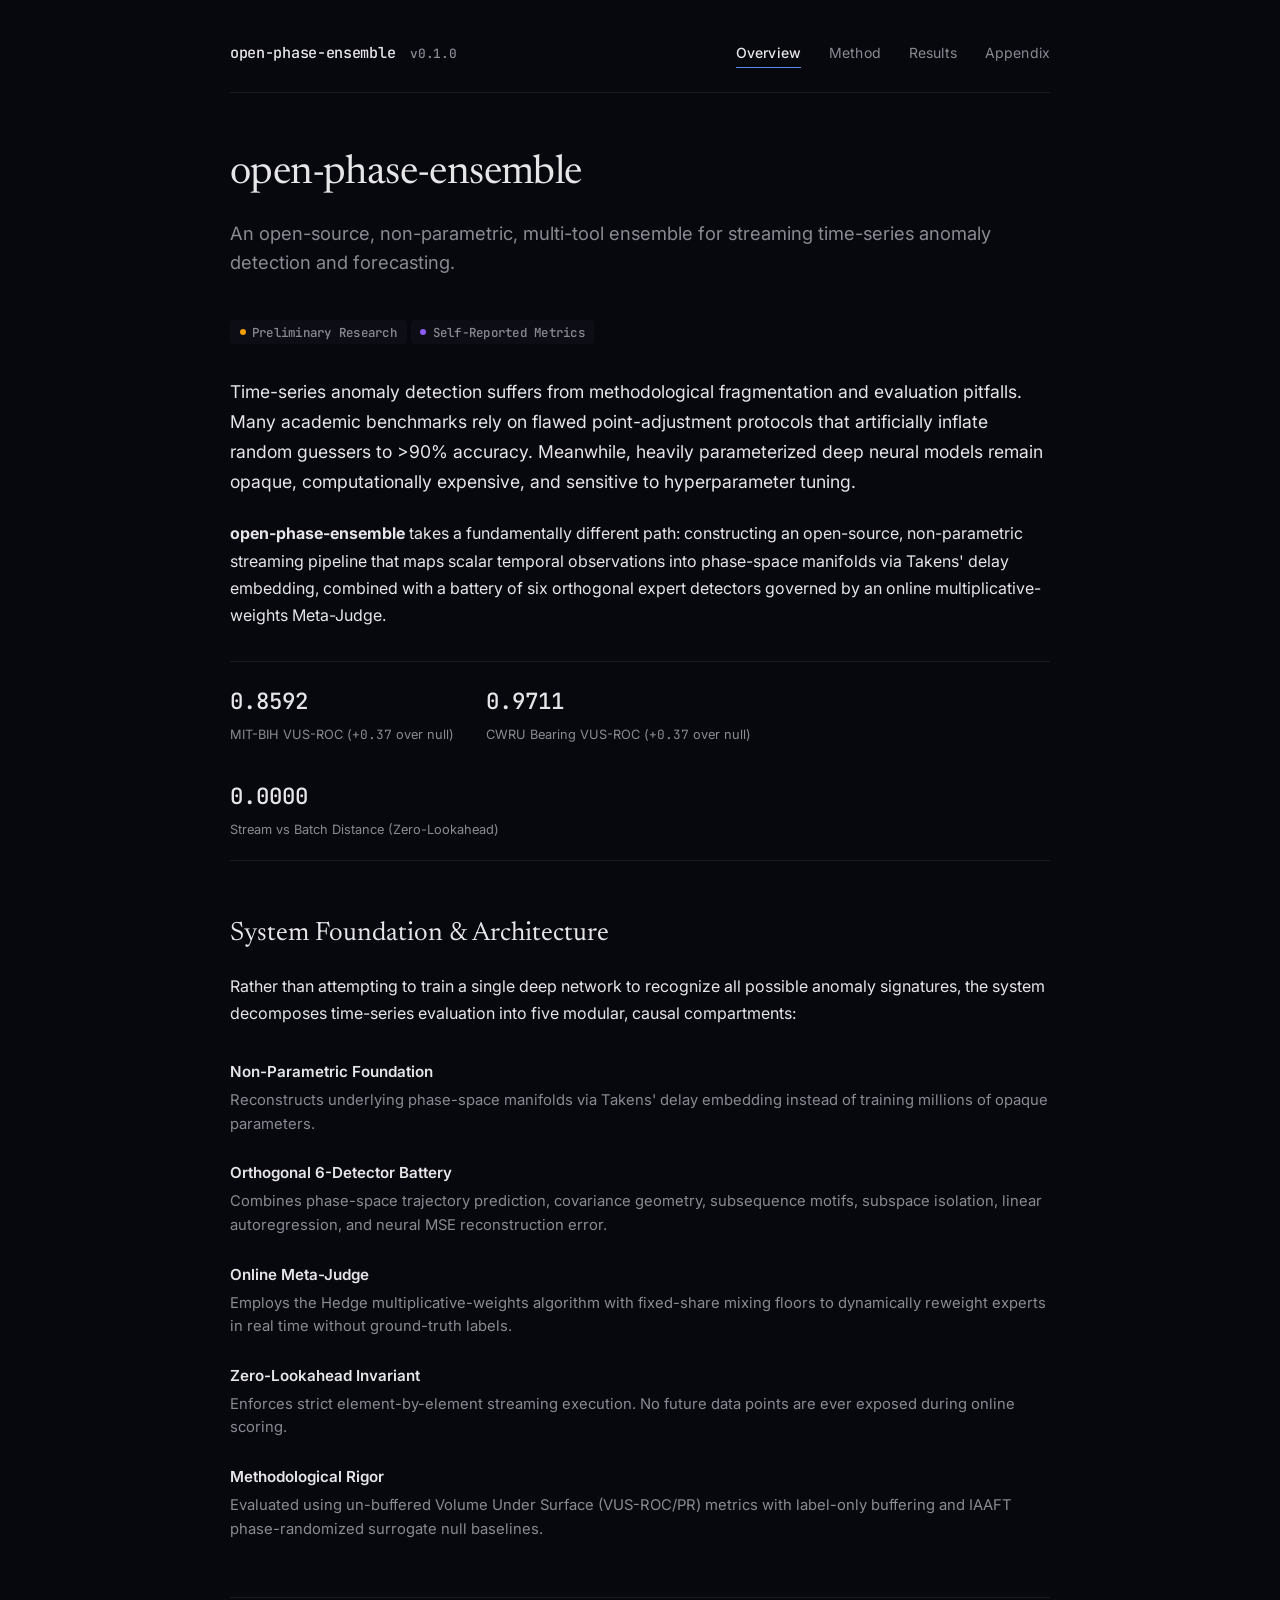
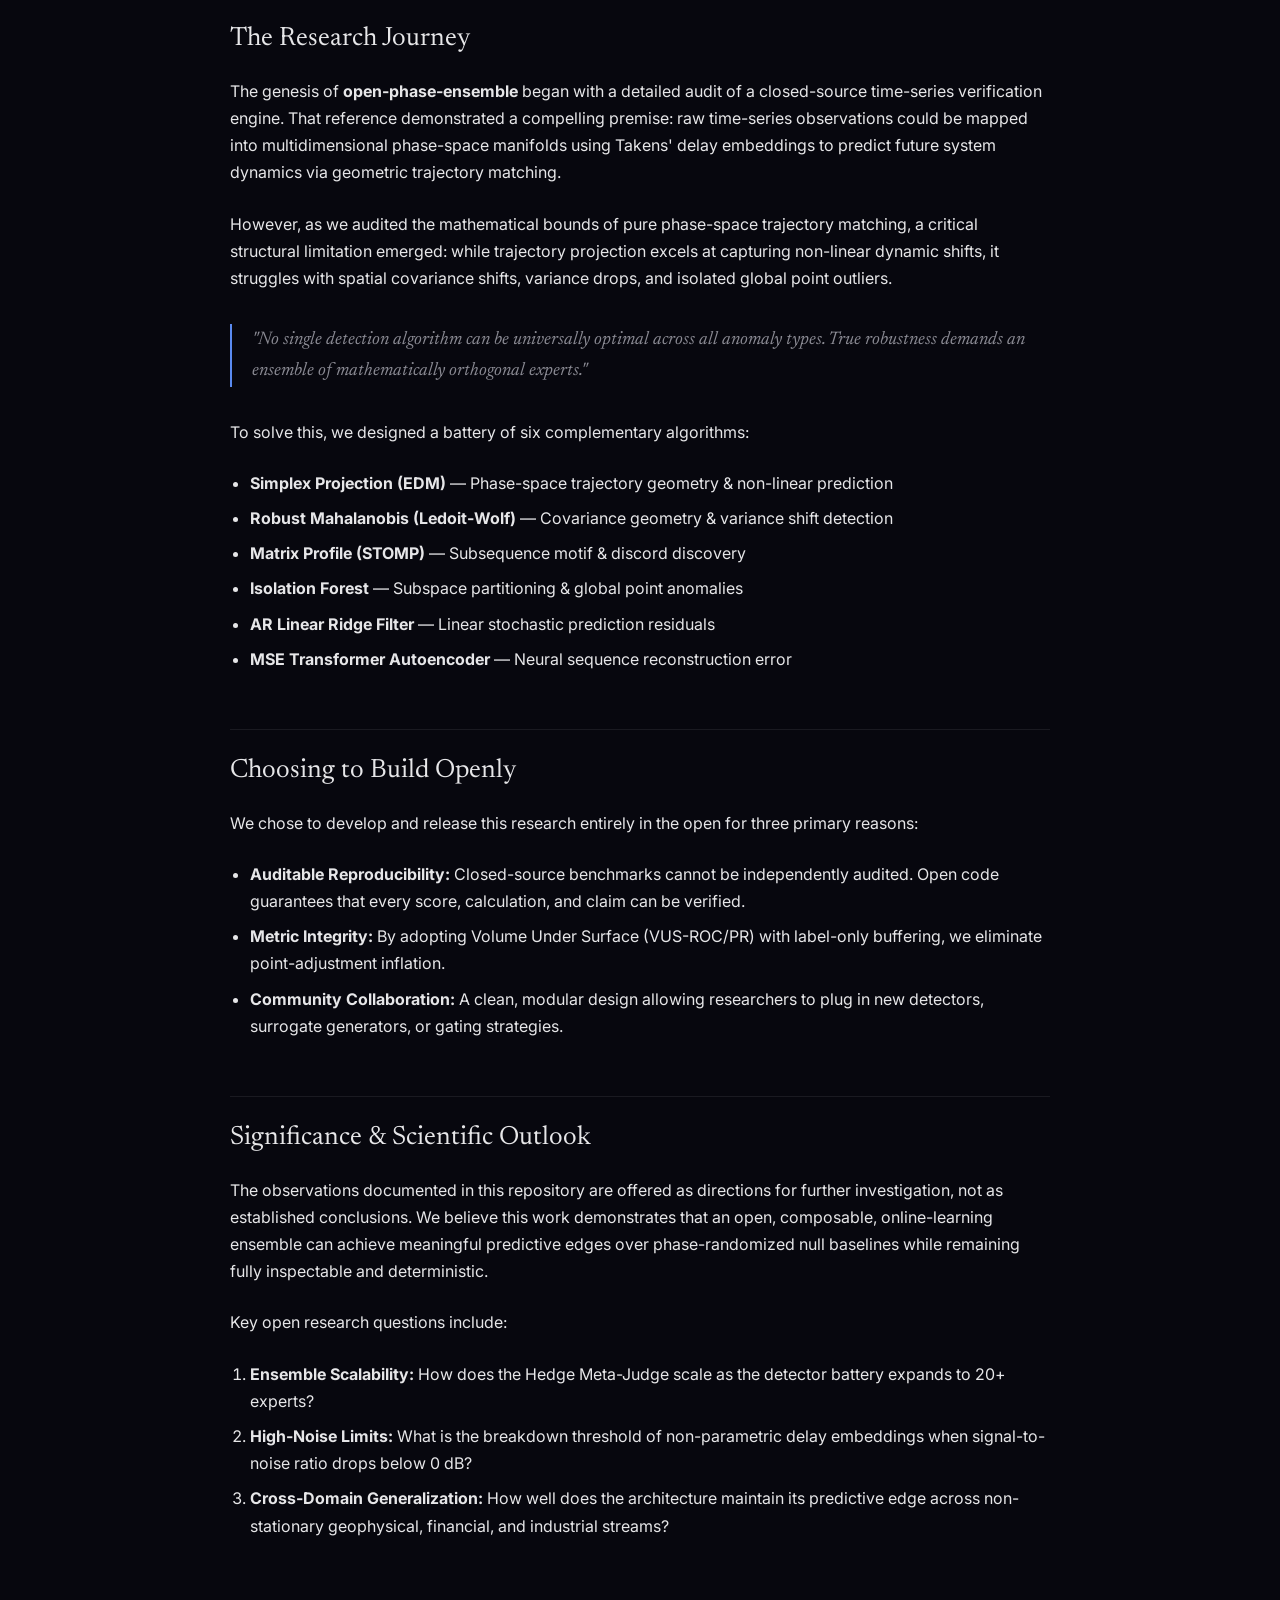
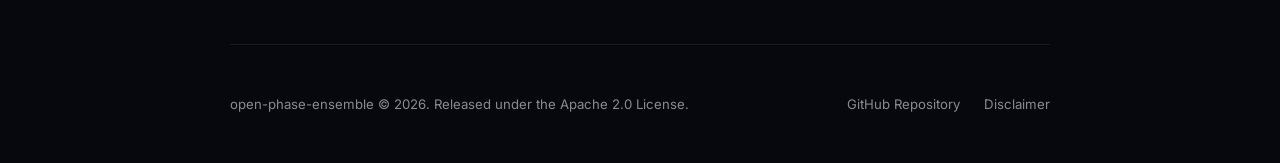
==== index.html @ a9d49823 "feat(meta): add high-conversion 1200x630 OG preview card asset and social meta tag architecture" ====
<!DOCTYPE html>
<html lang="en">
<head>
  <meta charset="UTF-8">
  <meta name="viewport" content="width=device-width, initial-scale=1.0">
  <title>open-phase-ensemble — Non-Parametric Streaming Anomaly Detection</title>
  <meta name="description" content="An open-source, non-parametric, multi-tool ensemble for streaming time-series anomaly detection and forecasting.">
  <meta name="robots" content="index, follow">
  <link rel="canonical" href="https://mohamedhossammohamed.github.io/open-phase-ensemble/">
  <link rel="icon" type="image/svg+xml" href="assets/favicon.svg">

  <!-- Open Graph (OG) / Social Media Preview Meta Tags -->
  <meta property="og:site_name" content="open-phase-ensemble">
  <meta property="og:type" content="website">
  <meta property="og:title" content="open-phase-ensemble — Non-Parametric Streaming Anomaly Detection">
  <meta property="og:description" content="An open-source, non-parametric, multi-tool ensemble for streaming time-series anomaly detection and forecasting. Evaluated with VUS-ROC/PR metrics.">
  <meta property="og:url" content="https://mohamedhossammohamed.github.io/open-phase-ensemble/">
  <meta property="og:image" content="https://mohamedhossammohamed.github.io/open-phase-ensemble/assets/og-preview.png">
  <meta property="og:image:type" content="image/png">
  <meta property="og:image:width" content="1200">
  <meta property="og:image:height" content="630">
  <meta property="og:image:alt" content="open-phase-ensemble — Non-Parametric Streaming Anomaly Detection Social Card">

  <!-- X / Twitter Card Meta Tags -->
  <meta name="twitter:card" content="summary_large_image">
  <meta name="twitter:title" content="open-phase-ensemble — Non-Parametric Streaming Anomaly Detection">
  <meta name="twitter:description" content="An open-source, non-parametric, multi-tool ensemble for streaming time-series anomaly detection and forecasting. Evaluated with VUS-ROC/PR metrics.">
  <meta name="twitter:image" content="https://mohamedhossammohamed.github.io/open-phase-ensemble/assets/og-preview.png">
  <meta name="twitter:image:alt" content="open-phase-ensemble — Non-Parametric Streaming Anomaly Detection Social Card">

  <link rel="stylesheet" href="style.css">
</head>
<body>

  <header class="site-header">
    <a href="index.html" class="brand">open-phase-ensemble <span class="version">v0.1.0</span></a>
    <nav class="site-nav">
      <a href="index.html" class="nav-link active">Overview</a>
      <a href="method.html" class="nav-link">Method</a>
      <a href="results.html" class="nav-link">Results</a>
      <a href="appendix.html" class="nav-link">Appendix</a>
    </nav>
  </header>

  <main>
    <article>
      <h1>open-phase-ensemble</h1>
      <p class="subtitle">An open-source, non-parametric, multi-tool ensemble for streaming time-series anomaly detection and forecasting.</p>

      <p style="margin-bottom: 2rem;">
        <span class="badge badge-preliminary"><span class="badge-dot"></span> Preliminary Research</span>
        <span class="badge badge-self-reported"><span class="badge-dot"></span> Self-Reported Metrics</span>
      </p>

      <p class="lead">
        Time-series anomaly detection suffers from methodological fragmentation and evaluation pitfalls. Many academic benchmarks rely on flawed point-adjustment protocols that artificially inflate random guessers to >90% accuracy. Meanwhile, heavily parameterized deep neural models remain opaque, computationally expensive, and sensitive to hyperparameter tuning.
      </p>

      <p>
        <strong>open-phase-ensemble</strong> takes a fundamentally different path: constructing an open-source, non-parametric streaming pipeline that maps scalar temporal observations into phase-space manifolds via Takens' delay embedding, combined with a battery of six orthogonal expert detectors governed by an online multiplicative-weights Meta-Judge.
      </p>

      <div class="inline-stats">
        <div class="stat-item">
          <span class="stat-num">0.8592</span>
          <span class="stat-label">MIT-BIH VUS-ROC (<span class="num-cell">+0.37</span> over null)</span>
        </div>
        <div class="stat-item">
          <span class="stat-num">0.9711</span>
          <span class="stat-label">CWRU Bearing VUS-ROC (<span class="num-cell">+0.37</span> over null)</span>
        </div>
        <div class="stat-item">
          <span class="stat-num">0.0000</span>
          <span class="stat-label">Stream vs Batch Distance (Zero-Lookahead)</span>
        </div>
      </div>

      <h2>System Foundation & Architecture</h2>
      <p>
        Rather than attempting to train a single deep network to recognize all possible anomaly signatures, the system decomposes time-series evaluation into five modular, causal compartments:
      </p>

      <div class="def-list">
        <div class="def-item">
          <div class="def-term">Non-Parametric Foundation</div>
          <div class="def-desc">Reconstructs underlying phase-space manifolds via Takens' delay embedding instead of training millions of opaque parameters.</div>
        </div>

        <div class="def-item">
          <div class="def-term">Orthogonal 6-Detector Battery</div>
          <div class="def-desc">Combines phase-space trajectory prediction, covariance geometry, subsequence motifs, subspace isolation, linear autoregression, and neural MSE reconstruction error.</div>
        </div>

        <div class="def-item">
          <div class="def-term">Online Meta-Judge</div>
          <div class="def-desc">Employs the Hedge multiplicative-weights algorithm with fixed-share mixing floors to dynamically reweight experts in real time without ground-truth labels.</div>
        </div>

        <div class="def-item">
          <div class="def-term">Zero-Lookahead Invariant</div>
          <div class="def-desc">Enforces strict element-by-element streaming execution. No future data points are ever exposed during online scoring.</div>
        </div>

        <div class="def-item">
          <div class="def-term">Methodological Rigor</div>
          <div class="def-desc">Evaluated using un-buffered Volume Under Surface (VUS-ROC/PR) metrics with label-only buffering and IAAFT phase-randomized surrogate null baselines.</div>
        </div>
      </div>

      <h2>The Research Journey</h2>
      <p>
        The genesis of <strong>open-phase-ensemble</strong> began with a detailed audit of a closed-source time-series verification engine. That reference demonstrated a compelling premise: raw time-series observations could be mapped into multidimensional phase-space manifolds using Takens' delay embeddings to predict future system dynamics via geometric trajectory matching.
      </p>

      <p>
        However, as we audited the mathematical bounds of pure phase-space trajectory matching, a critical structural limitation emerged: while trajectory projection excels at capturing non-linear dynamic shifts, it struggles with spatial covariance shifts, variance drops, and isolated global point outliers.
      </p>

      <blockquote>
        "No single detection algorithm can be universally optimal across all anomaly types. True robustness demands an ensemble of mathematically orthogonal experts."
      </blockquote>

      <p>
        To solve this, we designed a battery of six complementary algorithms:
      </p>

      <ul>
        <li><strong>Simplex Projection (EDM)</strong> — Phase-space trajectory geometry & non-linear prediction</li>
        <li><strong>Robust Mahalanobis (Ledoit-Wolf)</strong> — Covariance geometry & variance shift detection</li>
        <li><strong>Matrix Profile (STOMP)</strong> — Subsequence motif & discord discovery</li>
        <li><strong>Isolation Forest</strong> — Subspace partitioning & global point anomalies</li>
        <li><strong>AR Linear Ridge Filter</strong> — Linear stochastic prediction residuals</li>
        <li><strong>MSE Transformer Autoencoder</strong> — Neural sequence reconstruction error</li>
      </ul>

      <h2>Choosing to Build Openly</h2>
      <p>
        We chose to develop and release this research entirely in the open for three primary reasons:
      </p>
      <ul>
        <li><strong>Auditable Reproducibility:</strong> Closed-source benchmarks cannot be independently audited. Open code guarantees that every score, calculation, and claim can be verified.</li>
        <li><strong>Metric Integrity:</strong> By adopting Volume Under Surface (VUS-ROC/PR) with label-only buffering, we eliminate point-adjustment inflation.</li>
        <li><strong>Community Collaboration:</strong> A clean, modular design allowing researchers to plug in new detectors, surrogate generators, or gating strategies.</li>
      </ul>

      <h2>Significance & Scientific Outlook</h2>
      <p>
        The observations documented in this repository are offered as directions for further investigation, not as established conclusions. We believe this work demonstrates that an open, composable, online-learning ensemble can achieve meaningful predictive edges over phase-randomized null baselines while remaining fully inspectable and deterministic.
      </p>

      <p>
        Key open research questions include:
      </p>

      <ol>
        <li><strong>Ensemble Scalability:</strong> How does the Hedge Meta-Judge scale as the detector battery expands to 20+ experts?</li>
        <li><strong>High-Noise Limits:</strong> What is the breakdown threshold of non-parametric delay embeddings when signal-to-noise ratio drops below 0 dB?</li>
        <li><strong>Cross-Domain Generalization:</strong> How well does the architecture maintain its predictive edge across non-stationary geophysical, financial, and industrial streams?</li>
      </ol>
    </article>
  </main>

  <footer class="site-footer">
    <div>open-phase-ensemble &copy; 2026. Released under the Apache 2.0 License.</div>
    <div class="footer-links">
      <a href="https://github.com/mohamedhossammohamed/open-phase-ensemble" class="footer-link">GitHub Repository</a>
      <a href="appendix.html" class="footer-link">Disclaimer</a>
    </div>
  </footer>

</body>
</html>
---- style.css ----
/* open-phase-ensemble shared stylesheet — llmgeometry aesthetic */

@import url('https://fonts.googleapis.com/css2?family=Inter:wght@300;400;500;600&family=JetBrains+Mono:wght@400;500&family=Newsreader:ital,opsz,wght@0,6..72,400;0,6..72,500;1,6..72,400&display=swap');

:root {
  --bg: #07070e;
  --bg-subtle: #0d0d16;
  --text-primary: #e6e6e8;
  --text-muted: #8a8a93;
  --text-dim: #60606b;
  --accent: #5a8af0;
  --accent-hover: #7ba3ff;
  --accent-dim: rgba(90, 138, 240, 0.12);
  --hairline: rgba(255, 255, 255, 0.08);
  --hairline-strong: rgba(255, 255, 255, 0.15);

  --font-serif: "Newsreader", "Georgia", serif;
  --font-sans: "Inter", -apple-system, BlinkMacSystemFont, "Segoe UI", Roboto, sans-serif;
  --font-mono: "JetBrains Mono", "Consolas", monospace;

  --max-width: 820px;
}

*, *::before, *::after {
  box-sizing: border-box;
  margin: 0;
  padding: 0;
}

html {
  background-color: var(--bg);
  color: var(--text-primary);
  font-family: var(--font-sans);
  font-size: 16px;
  line-height: 1.7;
  -webkit-font-smoothing: antialiased;
  -moz-osx-font-smoothing: grayscale;
  text-rendering: optimizeLegibility;
}

body {
  min-height: 100vh;
  display: flex;
  flex-direction: column;
  padding: 0 1.5rem;
}

a {
  color: var(--accent);
  text-decoration: none;
  transition: color 0.15s ease;
}

a:hover {
  color: var(--accent-hover);
  text-decoration: underline;
  text-underline-offset: 3px;
}

/* ── HEADER & NAVIGATION ───────────────────────────── */
.site-header {
  max-width: var(--max-width);
  width: 100%;
  margin: 0 auto;
  padding: 2.5rem 0 1.5rem 0;
  display: flex;
  justify-content: space-between;
  align-items: baseline;
  border-bottom: 1px solid var(--hairline);
}

.brand {
  font-family: var(--font-mono);
  font-size: 0.95rem;
  font-weight: 500;
  color: var(--text-primary);
  letter-spacing: -0.02em;
}

.brand:hover {
  text-decoration: none;
  color: var(--accent);
}

.brand .version {
  color: var(--text-muted);
  font-size: 0.8rem;
  margin-left: 0.4rem;
}

.site-nav {
  display: flex;
  gap: 1.75rem;
}

.nav-link {
  font-size: 0.875rem;
  color: var(--text-muted);
  font-weight: 400;
  letter-spacing: 0.01em;
}

.nav-link:hover {
  color: var(--text-primary);
  text-decoration: none;
}

.nav-link.active {
  color: var(--text-primary);
  font-weight: 500;
  border-bottom: 1px solid var(--accent);
  padding-bottom: 2px;
}

/* ── MAIN LAYOUT ───────────────────────────────────── */
main {
  max-width: var(--max-width);
  width: 100%;
  margin: 0 auto;
  padding: 3.5rem 0 5rem 0;
  flex: 1;
}

/* ── TYPOGRAPHY ────────────────────────────────────── */
h1 {
  font-family: var(--font-serif);
  font-size: 2.5rem;
  font-weight: 400;
  line-height: 1.25;
  color: var(--text-primary);
  letter-spacing: -0.015em;
  margin-bottom: 1.25rem;
}

.subtitle {
  font-size: 1.15rem;
  color: var(--text-muted);
  font-weight: 400;
  line-height: 1.6;
  margin-bottom: 2.5rem;
}

h2 {
  font-family: var(--font-serif);
  font-size: 1.65rem;
  font-weight: 400;
  line-height: 1.35;
  color: var(--text-primary);
  margin-top: 3.5rem;
  margin-bottom: 1.25rem;
  padding-top: 1.5rem;
  border-top: 1px solid var(--hairline);
}

h2:first-of-type {
  border-top: none;
  padding-top: 0;
}

h3 {
  font-family: var(--font-sans);
  font-size: 1.1rem;
  font-weight: 600;
  color: var(--text-primary);
  margin-top: 2.25rem;
  margin-bottom: 0.75rem;
  letter-spacing: -0.01em;
}

p {
  margin-bottom: 1.5rem;
  color: var(--text-primary);
}

p.lead {
  font-size: 1.1rem;
  line-height: 1.7;
}

ul, ol {
  margin-bottom: 1.5rem;
  padding-left: 1.25rem;
  color: var(--text-primary);
}

li {
  margin-bottom: 0.5rem;
}

blockquote {
  font-family: var(--font-serif);
  font-style: italic;
  font-size: 1.15rem;
  color: var(--text-muted);
  border-left: 2px solid var(--accent);
  padding-left: 1.25rem;
  margin: 2rem 0;
}

/* ── INLINE TABLE OF CONTENTS ──────────────────────── */
.page-toc {
  margin: 1.5rem 0 3rem 0;
  padding: 0.85rem 0;
  border-top: 1px solid var(--hairline);
  border-bottom: 1px solid var(--hairline);
  display: flex;
  flex-wrap: wrap;
  align-items: center;
  gap: 0.75rem 1.25rem;
  font-size: 0.85rem;
}

.toc-title {
  font-family: var(--font-mono);
  font-size: 0.75rem;
  text-transform: uppercase;
  letter-spacing: 0.08em;
  color: var(--text-dim);
  margin-right: 0.25rem;
}

.toc-link {
  color: var(--text-muted);
}

.toc-link:hover {
  color: var(--accent);
  text-decoration: none;
}

.toc-sep {
  color: var(--hairline-strong);
  user-select: none;
}

/* ── INLINE BADGES & STAT SYSTEM ───────────────────── */
.badge {
  display: inline-flex;
  align-items: center;
  gap: 0.4rem;
  font-family: var(--font-mono);
  font-size: 0.78rem;
  font-weight: 500;
  color: var(--text-muted);
  background: var(--bg-subtle);
  padding: 0.2rem 0.6rem;
  border-radius: 4px;
  letter-spacing: 0.02em;
  line-height: 1.4;
  vertical-align: middle;
}

.badge-dot {
  width: 6px;
  height: 6px;
  border-radius: 50%;
  display: inline-block;
}

.badge-preliminary .badge-dot { background-color: #f59e0b; }
.badge-measured .badge-dot { background-color: #3b82f6; }
.badge-verified .badge-dot { background-color: #10b981; }
.badge-self-reported .badge-dot { background-color: #8b5cf6; }

.inline-stats {
  display: flex;
  flex-wrap: wrap;
  gap: 2rem;
  margin: 2rem 0;
  padding: 1.25rem 0;
  border-top: 1px solid var(--hairline);
  border-bottom: 1px solid var(--hairline);
}

.stat-item {
  display: flex;
  flex-direction: column;
}

.stat-num {
  font-family: var(--font-mono);
  font-size: 1.4rem;
  font-weight: 500;
  color: var(--text-primary);
}

.stat-label {
  font-size: 0.8rem;
  color: var(--text-muted);
  margin-top: 0.2rem;
}

/* ── PLAIN DATA TABLES ─────────────────────────────── */
.table-wrapper {
  width: 100%;
  overflow-x: auto;
  margin: 2rem 0;
}

table {
  width: 100%;
  border-collapse: collapse;
  font-size: 0.875rem;
  text-align: left;
}

th {
  font-family: var(--font-mono);
  font-size: 0.78rem;
  font-weight: 500;
  text-transform: uppercase;
  letter-spacing: 0.05em;
  color: var(--text-muted);
  padding: 0.75rem 1rem 0.75rem 0;
  border-bottom: 1px solid var(--hairline-strong);
}

td {
  padding: 0.85rem 1rem 0.85rem 0;
  border-bottom: 1px solid var(--hairline);
  color: var(--text-primary);
  vertical-align: top;
}

tr:last-child td {
  border-bottom: 1px solid var(--hairline-strong);
}

.num-cell {
  font-family: var(--font-mono);
  font-variant-numeric: tabular-nums;
}

/* ── DEFINITION & ARCHITECTURE LISTS ───────────────── */
.def-list {
  margin: 2rem 0;
}

.def-item {
  margin-bottom: 1.5rem;
}

.def-term {
  font-family: var(--font-sans);
  font-weight: 600;
  font-size: 0.95rem;
  color: var(--text-primary);
  margin-bottom: 0.25rem;
  display: flex;
  align-items: center;
  gap: 0.6rem;
}

.def-desc {
  color: var(--text-muted);
  font-size: 0.925rem;
  line-height: 1.6;
}

/* ── CODE & MATHEMATICS ────────────────────────────── */
code {
  font-family: var(--font-mono);
  font-size: 0.85em;
  color: var(--text-primary);
  background: var(--bg-subtle);
  padding: 0.15em 0.4em;
  border-radius: 3px;
}

pre {
  font-family: var(--font-mono);
  font-size: 0.85rem;
  line-height: 1.6;
  background: var(--bg-subtle);
  padding: 1.25rem;
  border-radius: 4px;
  overflow-x: auto;
  margin: 2rem 0;
  color: var(--text-primary);
  border: 1px solid var(--hairline);
}

pre code {
  background: none;
  padding: 0;
  border-radius: 0;
}

.katex-display {
  margin: 1.75rem 0 !important;
  overflow-x: auto;
  overflow-y: hidden;
  padding: 0.5rem 0;
}

/* ── FOOTER ────────────────────────────────────────── */
.site-footer {
  max-width: var(--max-width);
  width: 100%;
  margin: 0 auto;
  padding: 3rem 0;
  border-top: 1px solid var(--hairline);
  display: flex;
  justify-content: space-between;
  align-items: center;
  font-size: 0.825rem;
  color: var(--text-muted);
}

.footer-links {
  display: flex;
  gap: 1.5rem;
}

.footer-link {
  color: var(--text-muted);
}

.footer-link:hover {
  color: var(--text-primary);
}

/* ── RESPONSIVE BREAKPOINTS ────────────────────────── */
@media (max-width: 768px) {
  html {
    font-size: 15px;
  }

  body {
    padding: 0 1rem;
  }

  .site-header {
    flex-direction: column;
    gap: 1rem;
    align-items: flex-start;
    padding: 1.75rem 0 1.25rem 0;
  }

  .site-nav {
    gap: 1.25rem;
  }

  h1 {
    font-size: 2rem;
  }

  h2 {
    font-size: 1.4rem;
    margin-top: 2.75rem;
  }

  .inline-stats {
    gap: 1.25rem;
  }

  .site-footer {
    flex-direction: column;
    gap: 1rem;
    align-items: flex-start;
  }
}

@media (max-width: 375px) {
  html {
    font-size: 14px;
  }

  .site-nav {
    gap: 0.9rem;
    font-size: 0.8rem;
  }

  .badge {
    font-size: 0.72rem;
  }
}
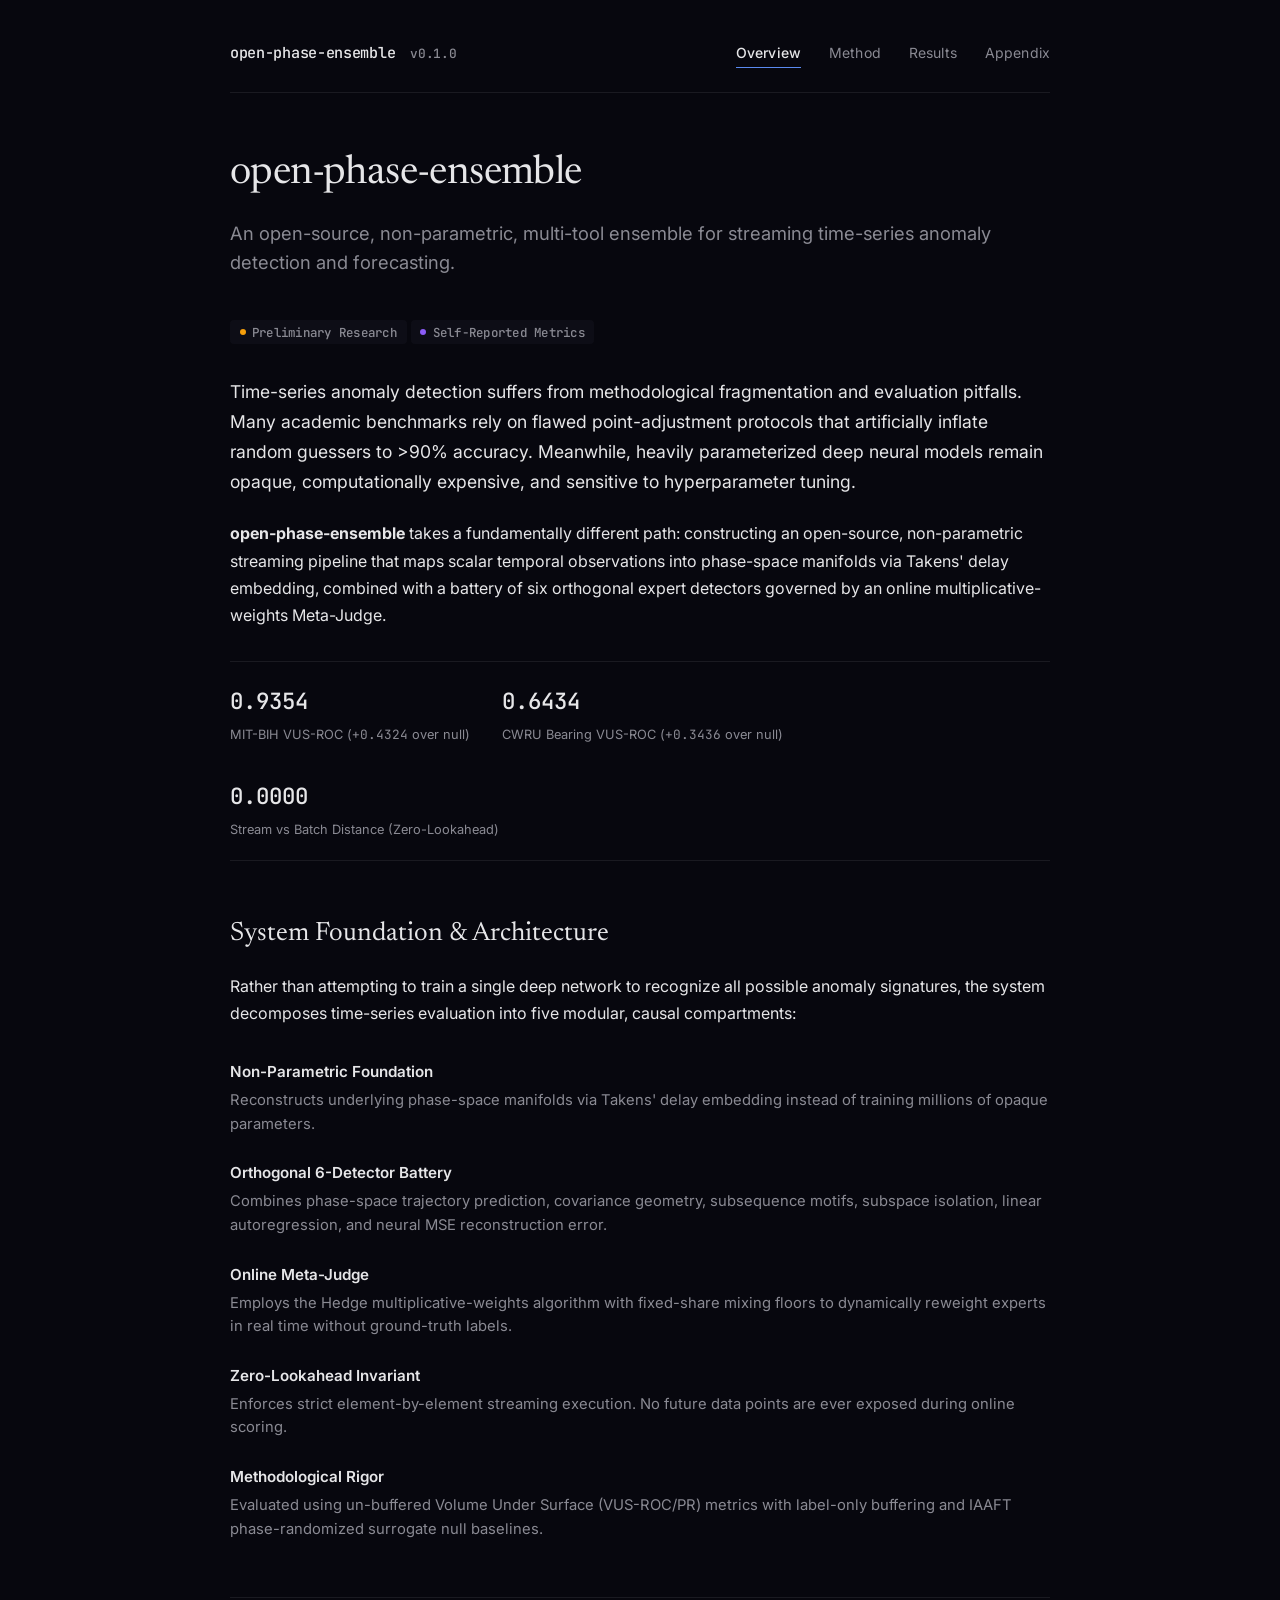
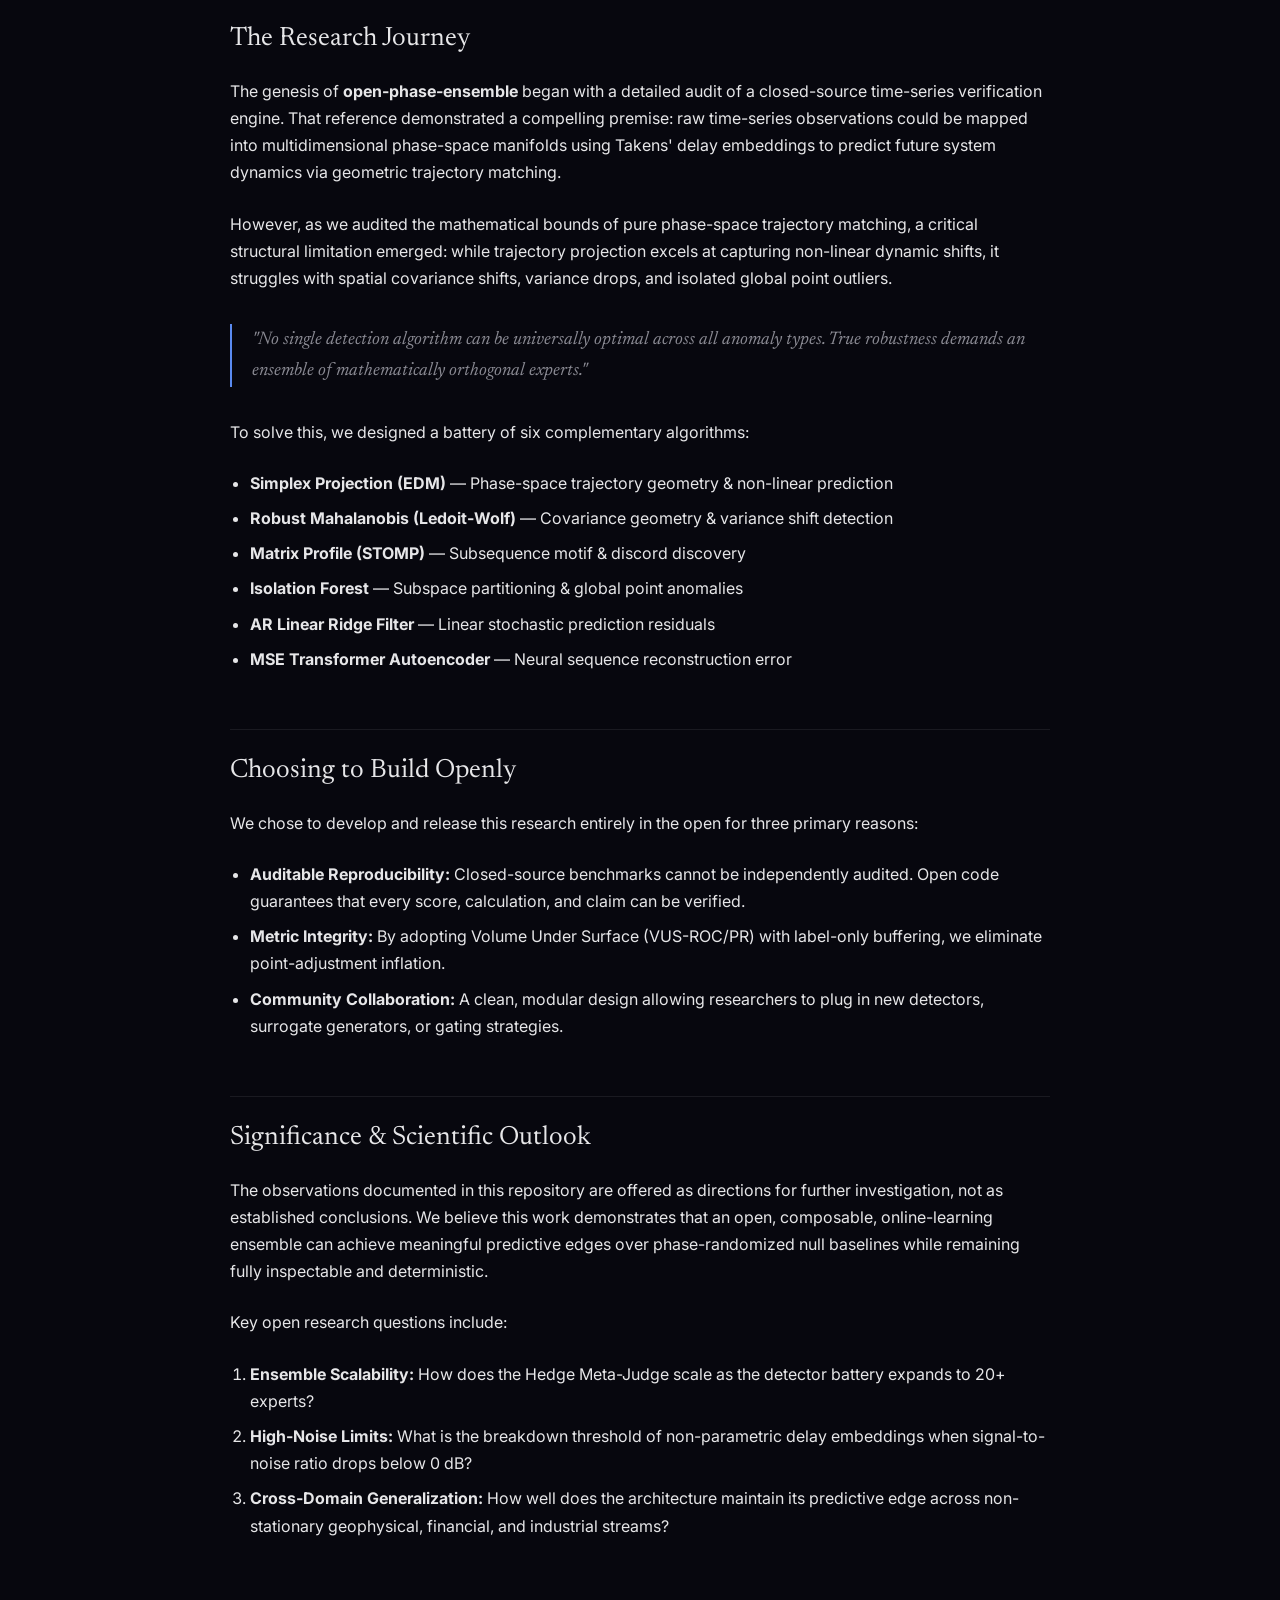
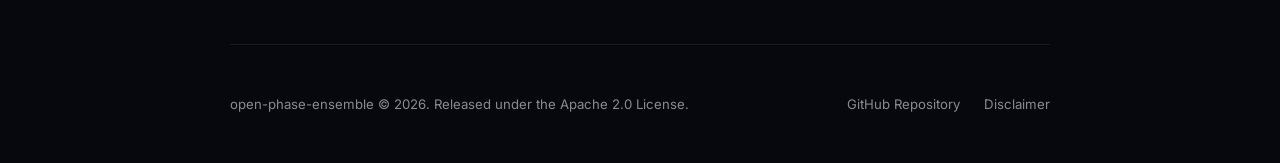
==== commit d19a019a: "docs & core: update benchmark statistics, blueprint alignment, CUSUM & Stratified Replay fixes, and " ====
--- a/index.html
+++ b/index.html
@@ -1,3 +1,4 @@
+<!-- open-phase-ensemble static site -->
 <!DOCTYPE html>
 <html lang="en">
 <head>
@@ -9,24 +10,28 @@
   <link rel="canonical" href="https://mohamedhossammohamed.github.io/open-phase-ensemble/">
   <link rel="icon" type="image/svg+xml" href="assets/favicon.svg">
 
+  <!-- X / Twitter Card Meta Tags (Maximum Scraper Compatibility) -->
+  <meta name="twitter:card" content="summary_large_image">
+  <meta name="twitter:domain" content="mohamedhossammohamed.github.io">
+  <meta name="twitter:url" content="https://mohamedhossammohamed.github.io/open-phase-ensemble/">
+  <meta name="twitter:title" content="open-phase-ensemble — Non-Parametric Streaming Anomaly Detection">
+  <meta name="twitter:description" content="An open-source, non-parametric, multi-tool ensemble for streaming time-series anomaly detection and forecasting. Evaluated with VUS-ROC/PR metrics.">
+  <meta name="twitter:image" content="https://mohamedhossammohamed.github.io/open-phase-ensemble/assets/og-preview.jpg">
+  <meta name="twitter:image:src" content="https://mohamedhossammohamed.github.io/open-phase-ensemble/assets/og-preview.jpg">
+  <meta name="twitter:image:alt" content="open-phase-ensemble — Non-Parametric Streaming Anomaly Detection Social Card">
+
   <!-- Open Graph (OG) / Social Media Preview Meta Tags -->
   <meta property="og:site_name" content="open-phase-ensemble">
   <meta property="og:type" content="website">
   <meta property="og:title" content="open-phase-ensemble — Non-Parametric Streaming Anomaly Detection">
   <meta property="og:description" content="An open-source, non-parametric, multi-tool ensemble for streaming time-series anomaly detection and forecasting. Evaluated with VUS-ROC/PR metrics.">
   <meta property="og:url" content="https://mohamedhossammohamed.github.io/open-phase-ensemble/">
-  <meta property="og:image" content="https://mohamedhossammohamed.github.io/open-phase-ensemble/assets/og-preview.png">
-  <meta property="og:image:type" content="image/png">
+  <meta property="og:image" content="https://mohamedhossammohamed.github.io/open-phase-ensemble/assets/og-preview.jpg">
+  <meta property="og:image:secure_url" content="https://mohamedhossammohamed.github.io/open-phase-ensemble/assets/og-preview.jpg">
+  <meta property="og:image:type" content="image/jpeg">
   <meta property="og:image:width" content="1200">
   <meta property="og:image:height" content="630">
   <meta property="og:image:alt" content="open-phase-ensemble — Non-Parametric Streaming Anomaly Detection Social Card">
-
-  <!-- X / Twitter Card Meta Tags -->
-  <meta name="twitter:card" content="summary_large_image">
-  <meta name="twitter:title" content="open-phase-ensemble — Non-Parametric Streaming Anomaly Detection">
-  <meta name="twitter:description" content="An open-source, non-parametric, multi-tool ensemble for streaming time-series anomaly detection and forecasting. Evaluated with VUS-ROC/PR metrics.">
-  <meta name="twitter:image" content="https://mohamedhossammohamed.github.io/open-phase-ensemble/assets/og-preview.png">
-  <meta name="twitter:image:alt" content="open-phase-ensemble — Non-Parametric Streaming Anomaly Detection Social Card">
 
   <link rel="stylesheet" href="style.css">
 </head>
@@ -62,12 +67,12 @@
 
       <div class="inline-stats">
         <div class="stat-item">
-          <span class="stat-num">0.8592</span>
-          <span class="stat-label">MIT-BIH VUS-ROC (<span class="num-cell">+0.37</span> over null)</span>
+          <span class="stat-num">0.9354</span>
+          <span class="stat-label">MIT-BIH VUS-ROC (<span class="num-cell">+0.4324</span> over null)</span>
         </div>
         <div class="stat-item">
-          <span class="stat-num">0.9711</span>
-          <span class="stat-label">CWRU Bearing VUS-ROC (<span class="num-cell">+0.37</span> over null)</span>
+          <span class="stat-num">0.6434</span>
+          <span class="stat-label">CWRU Bearing VUS-ROC (<span class="num-cell">+0.3436</span> over null)</span>
         </div>
         <div class="stat-item">
           <span class="stat-num">0.0000</span>
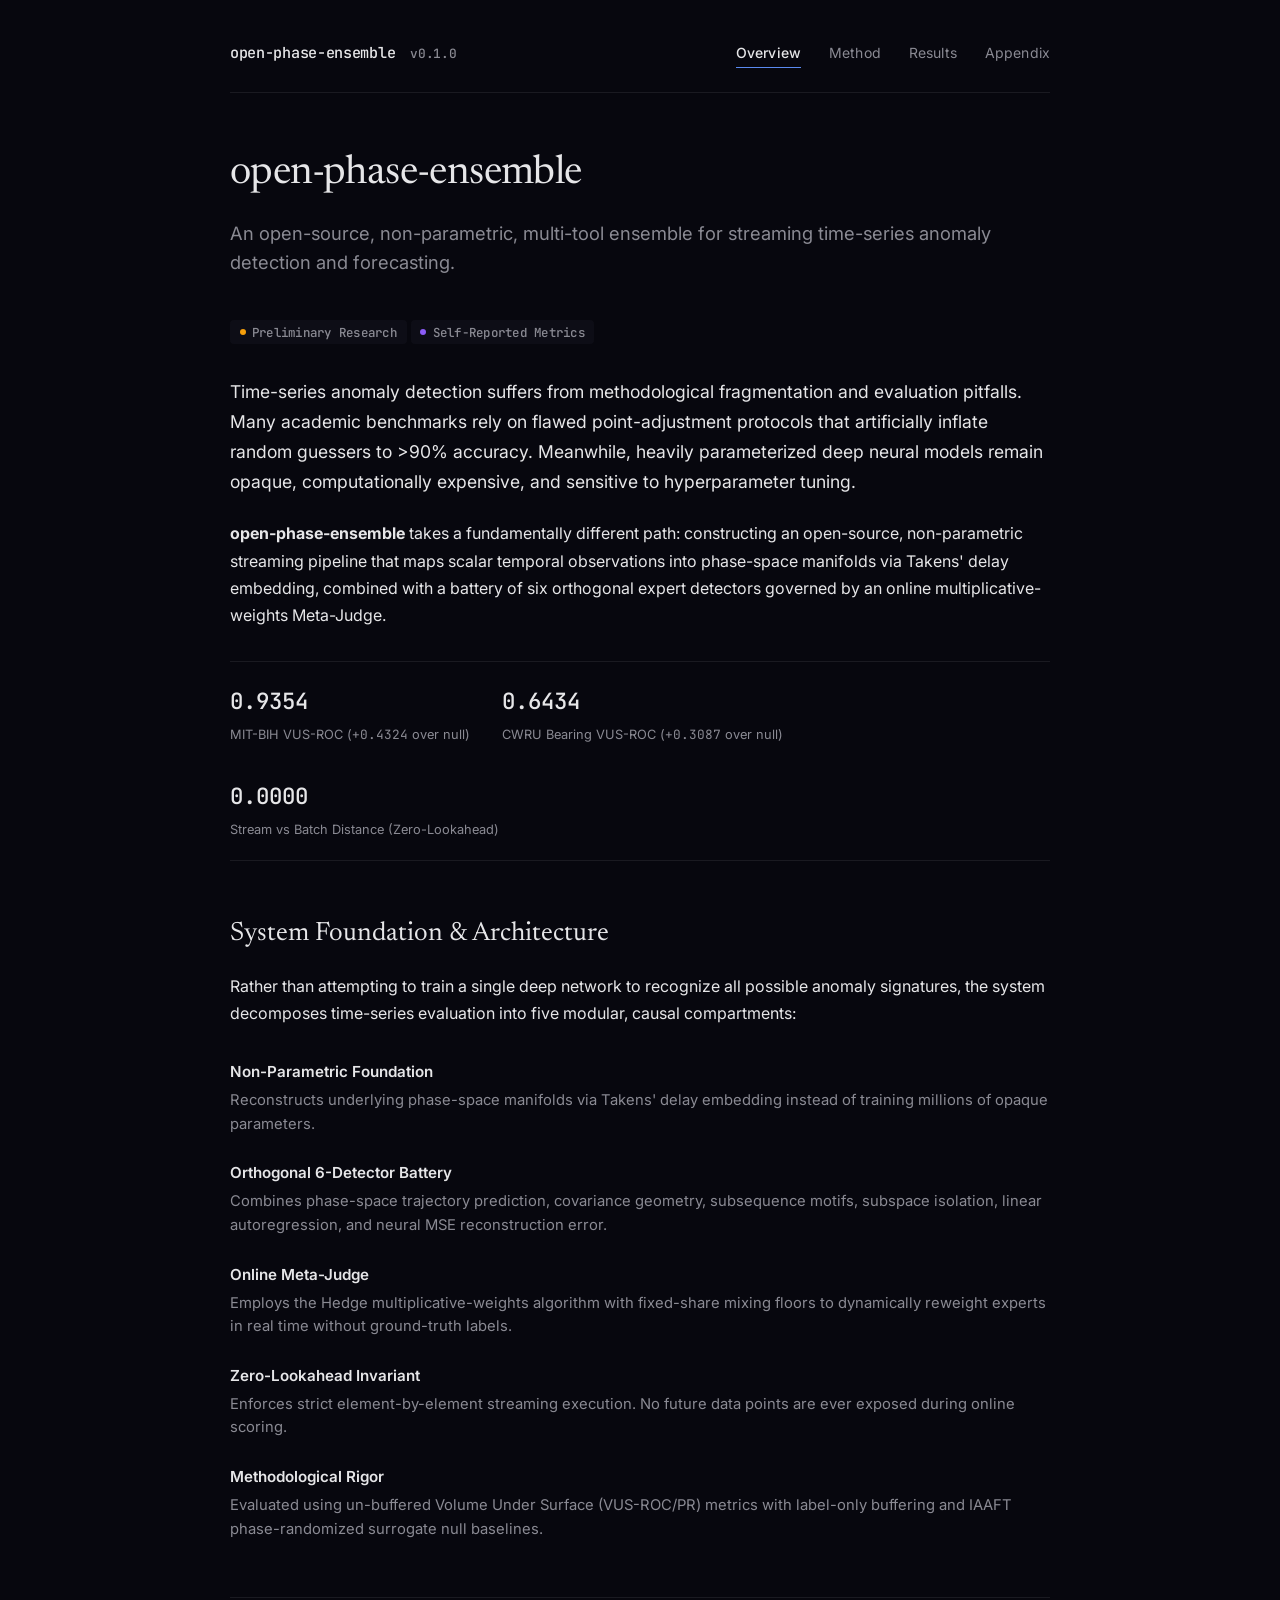
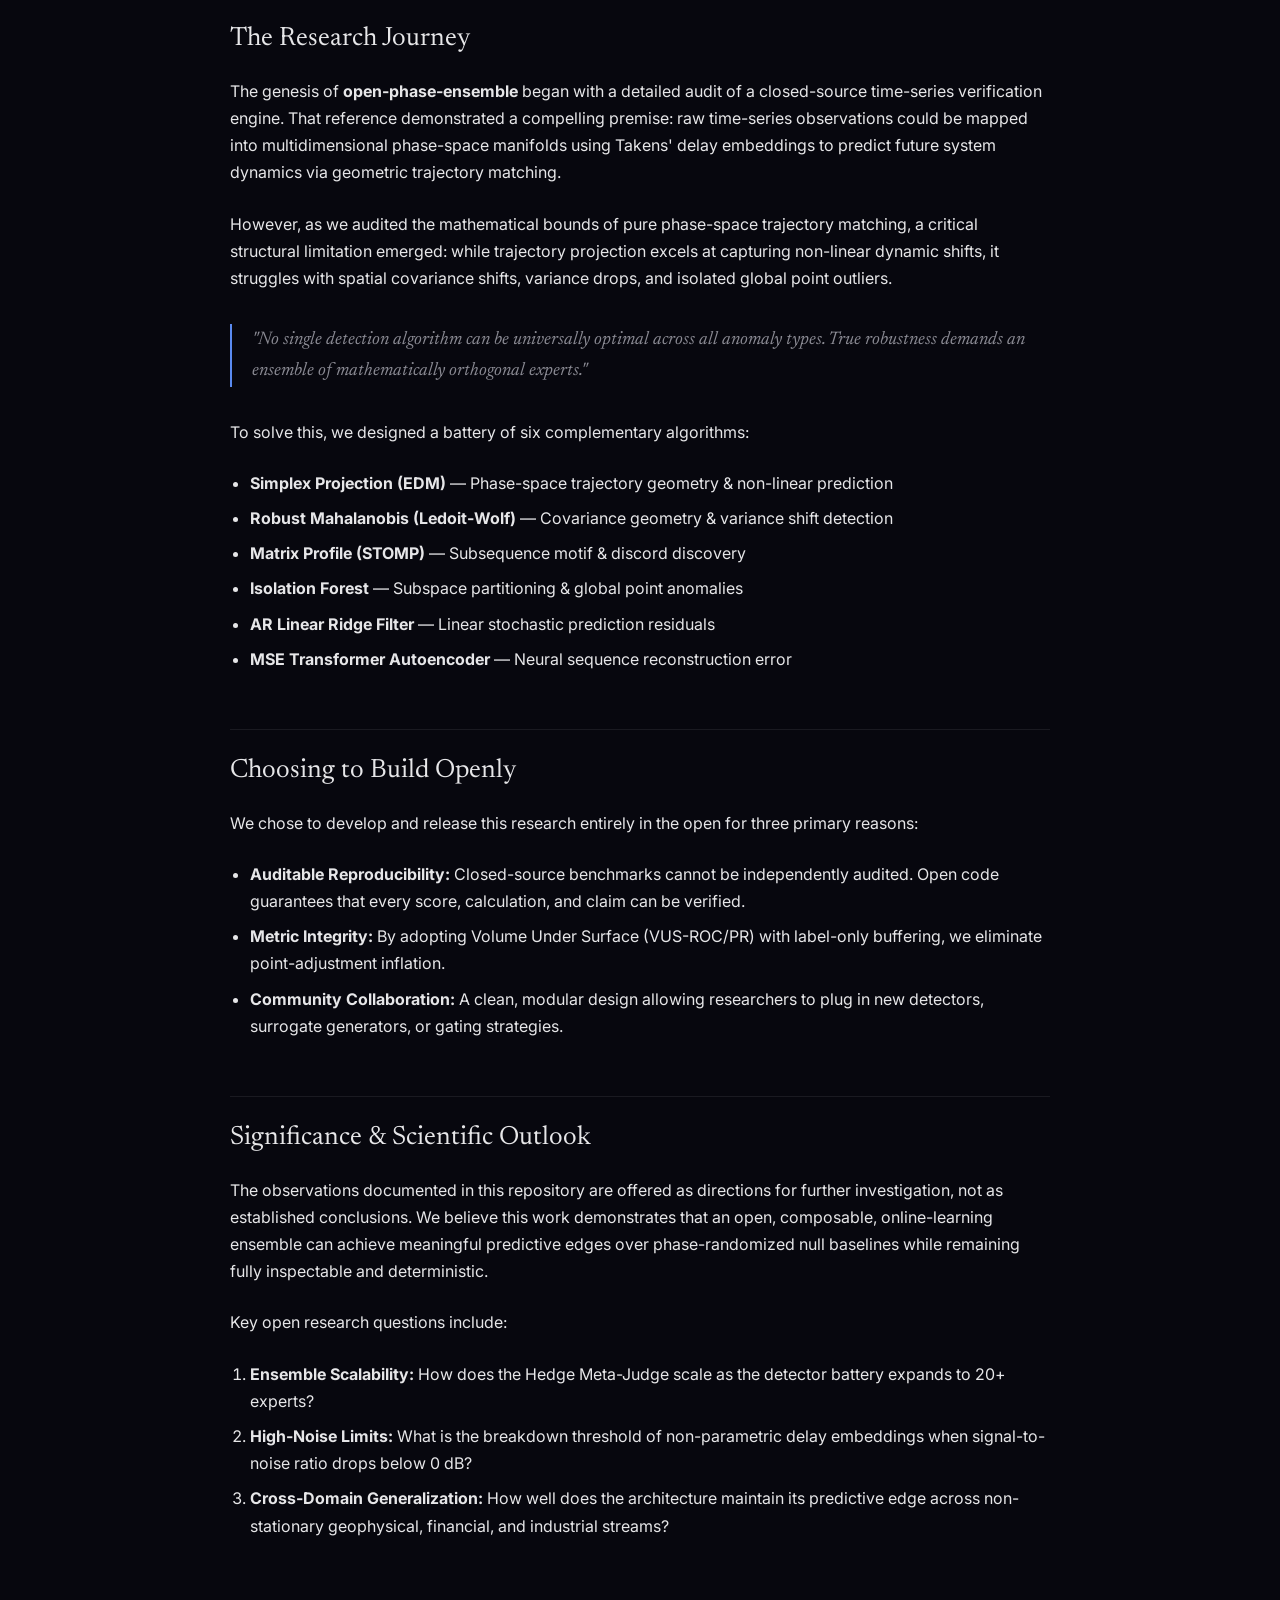
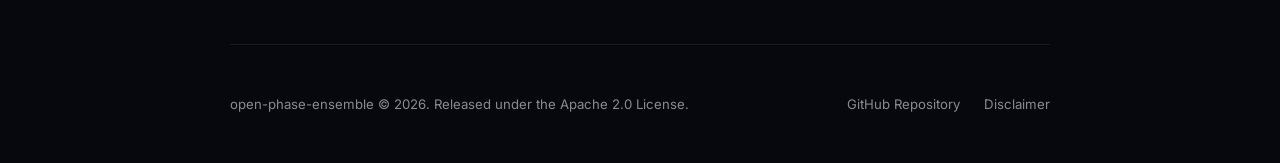
==== commit 5c0fc9bd: "docs: synchronize README.md and HTML documentation with 20-surrogate IAAFT figures, Spearman Loss, a" ====
--- a/index.html
+++ b/index.html
@@ -72,7 +72,7 @@
         </div>
         <div class="stat-item">
           <span class="stat-num">0.6434</span>
-          <span class="stat-label">CWRU Bearing VUS-ROC (<span class="num-cell">+0.3436</span> over null)</span>
+          <span class="stat-label">CWRU Bearing VUS-ROC (<span class="num-cell">+0.3087</span> over null)</span>
         </div>
         <div class="stat-item">
           <span class="stat-num">0.0000</span>
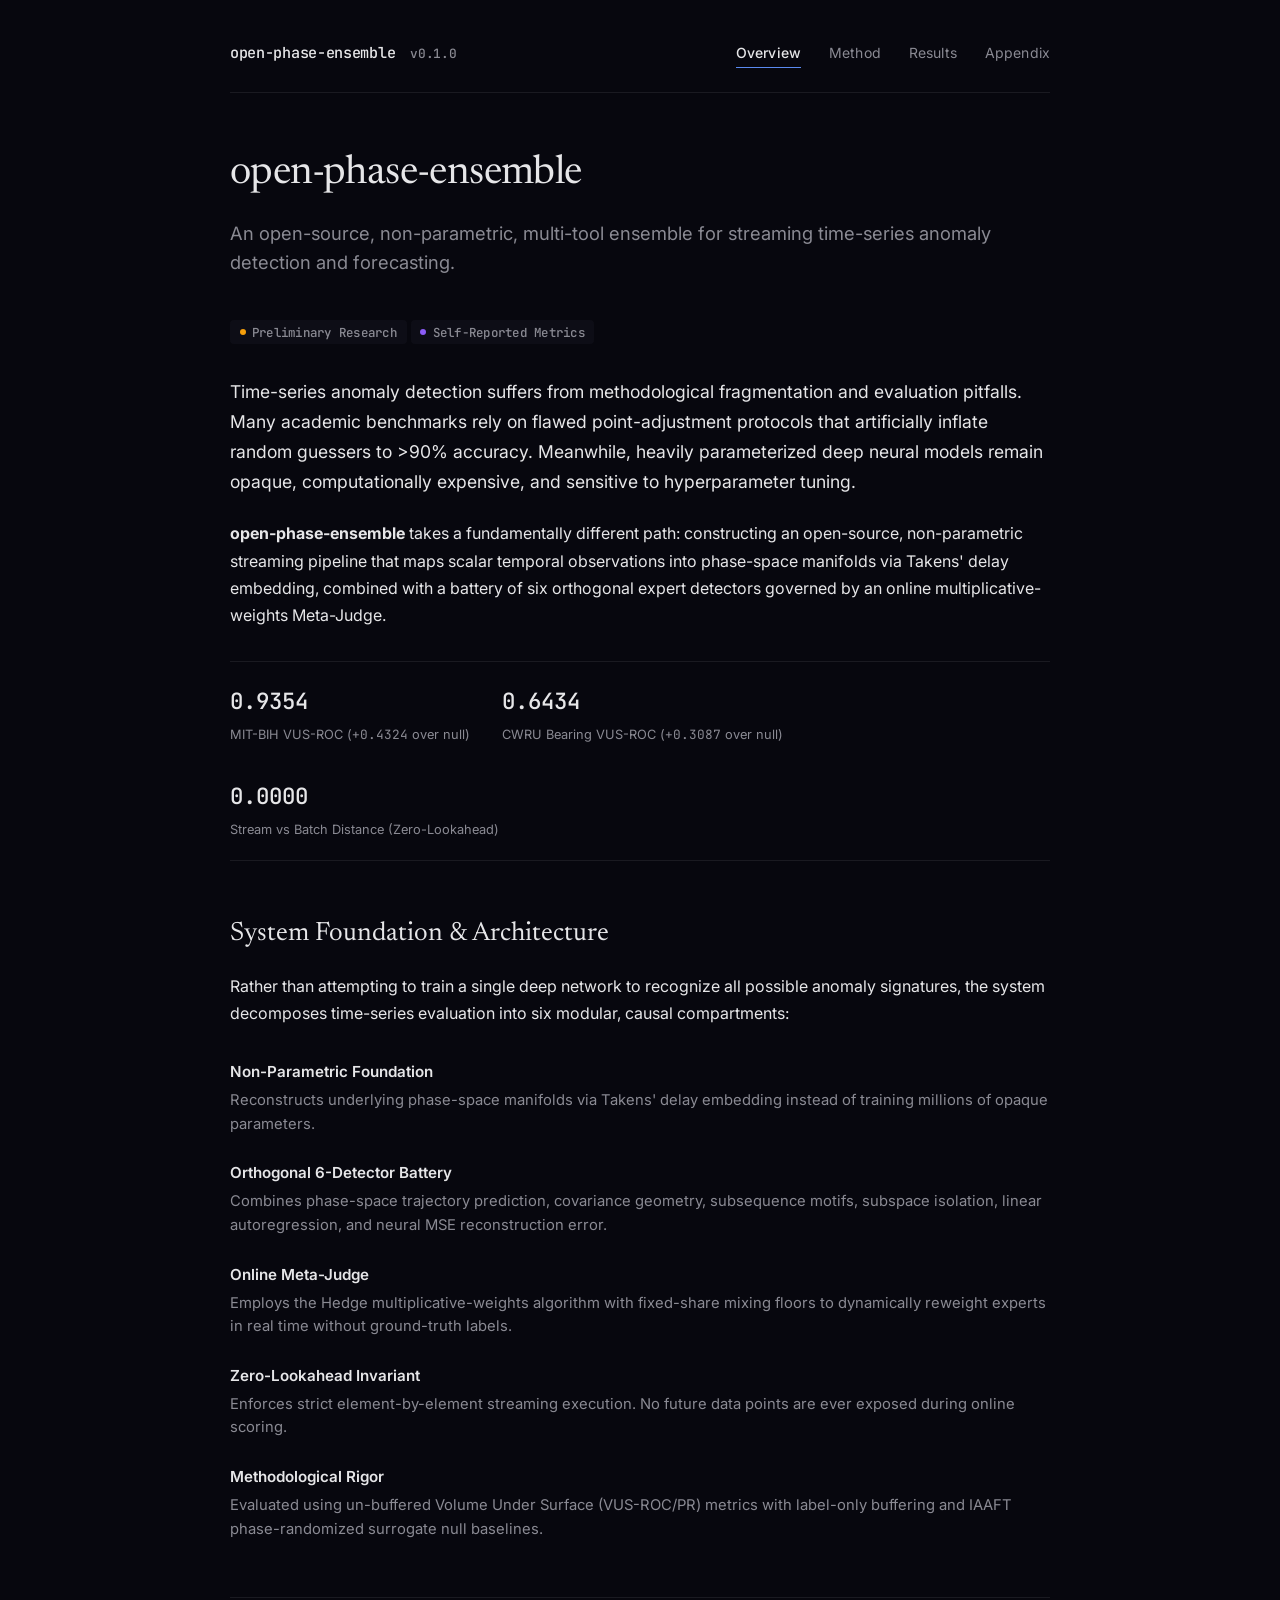
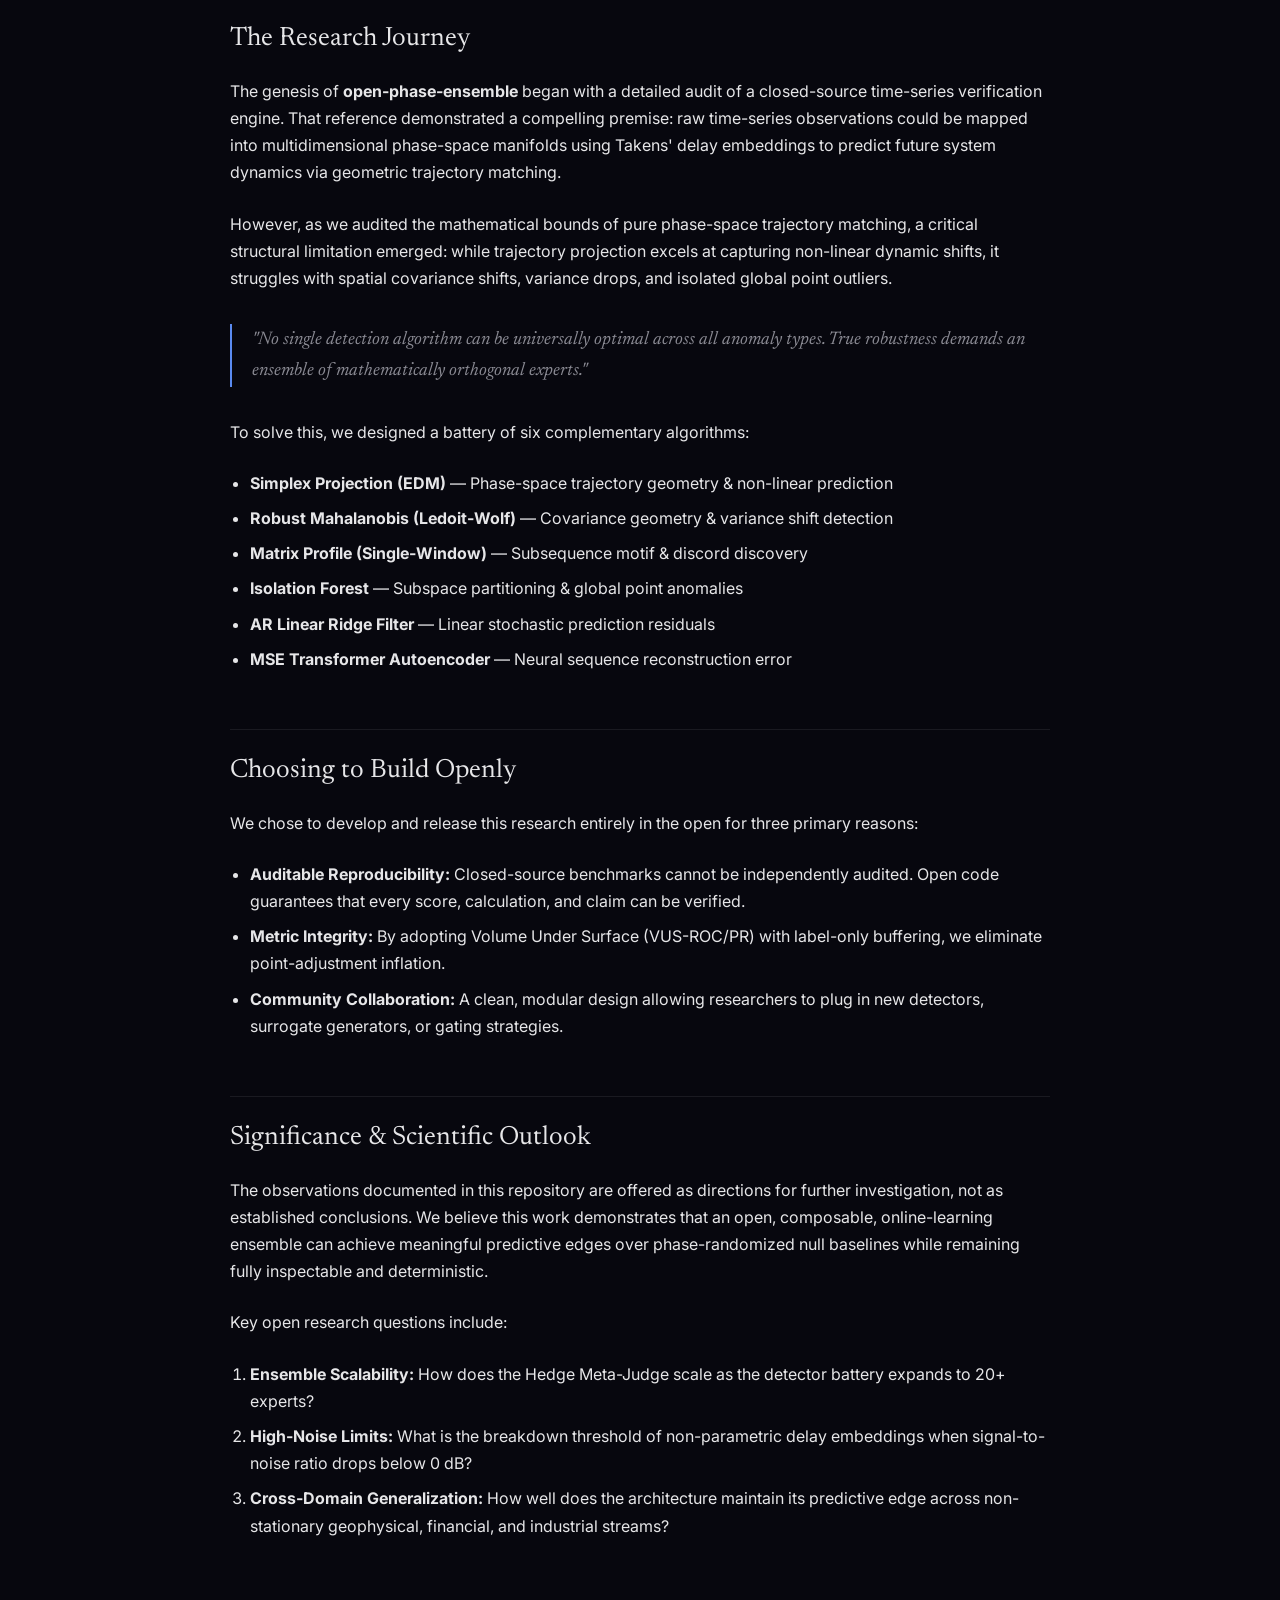
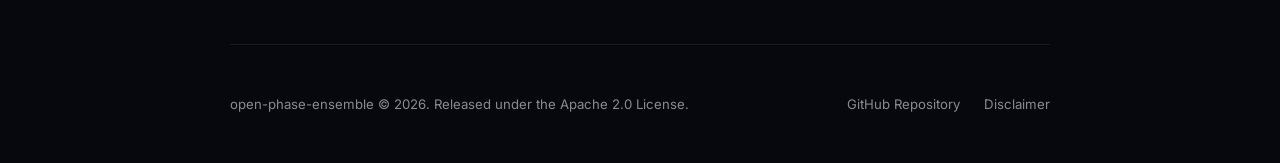
==== commit 59aabf3f: "docs: align detector descriptions with actual implementations and remove STUMPY dependency Update CI" ====
--- a/index.html
+++ b/index.html
@@ -82,7 +82,7 @@
 
       <h2>System Foundation & Architecture</h2>
       <p>
-        Rather than attempting to train a single deep network to recognize all possible anomaly signatures, the system decomposes time-series evaluation into five modular, causal compartments:
+        Rather than attempting to train a single deep network to recognize all possible anomaly signatures, the system decomposes time-series evaluation into six modular, causal compartments:
       </p>
 
       <div class="def-list">
@@ -132,7 +132,7 @@
       <ul>
         <li><strong>Simplex Projection (EDM)</strong> — Phase-space trajectory geometry & non-linear prediction</li>
         <li><strong>Robust Mahalanobis (Ledoit-Wolf)</strong> — Covariance geometry & variance shift detection</li>
-        <li><strong>Matrix Profile (STOMP)</strong> — Subsequence motif & discord discovery</li>
+        <li><strong>Matrix Profile (Single-Window)</strong> — Subsequence motif & discord discovery</li>
         <li><strong>Isolation Forest</strong> — Subspace partitioning & global point anomalies</li>
         <li><strong>AR Linear Ridge Filter</strong> — Linear stochastic prediction residuals</li>
         <li><strong>MSE Transformer Autoencoder</strong> — Neural sequence reconstruction error</li>
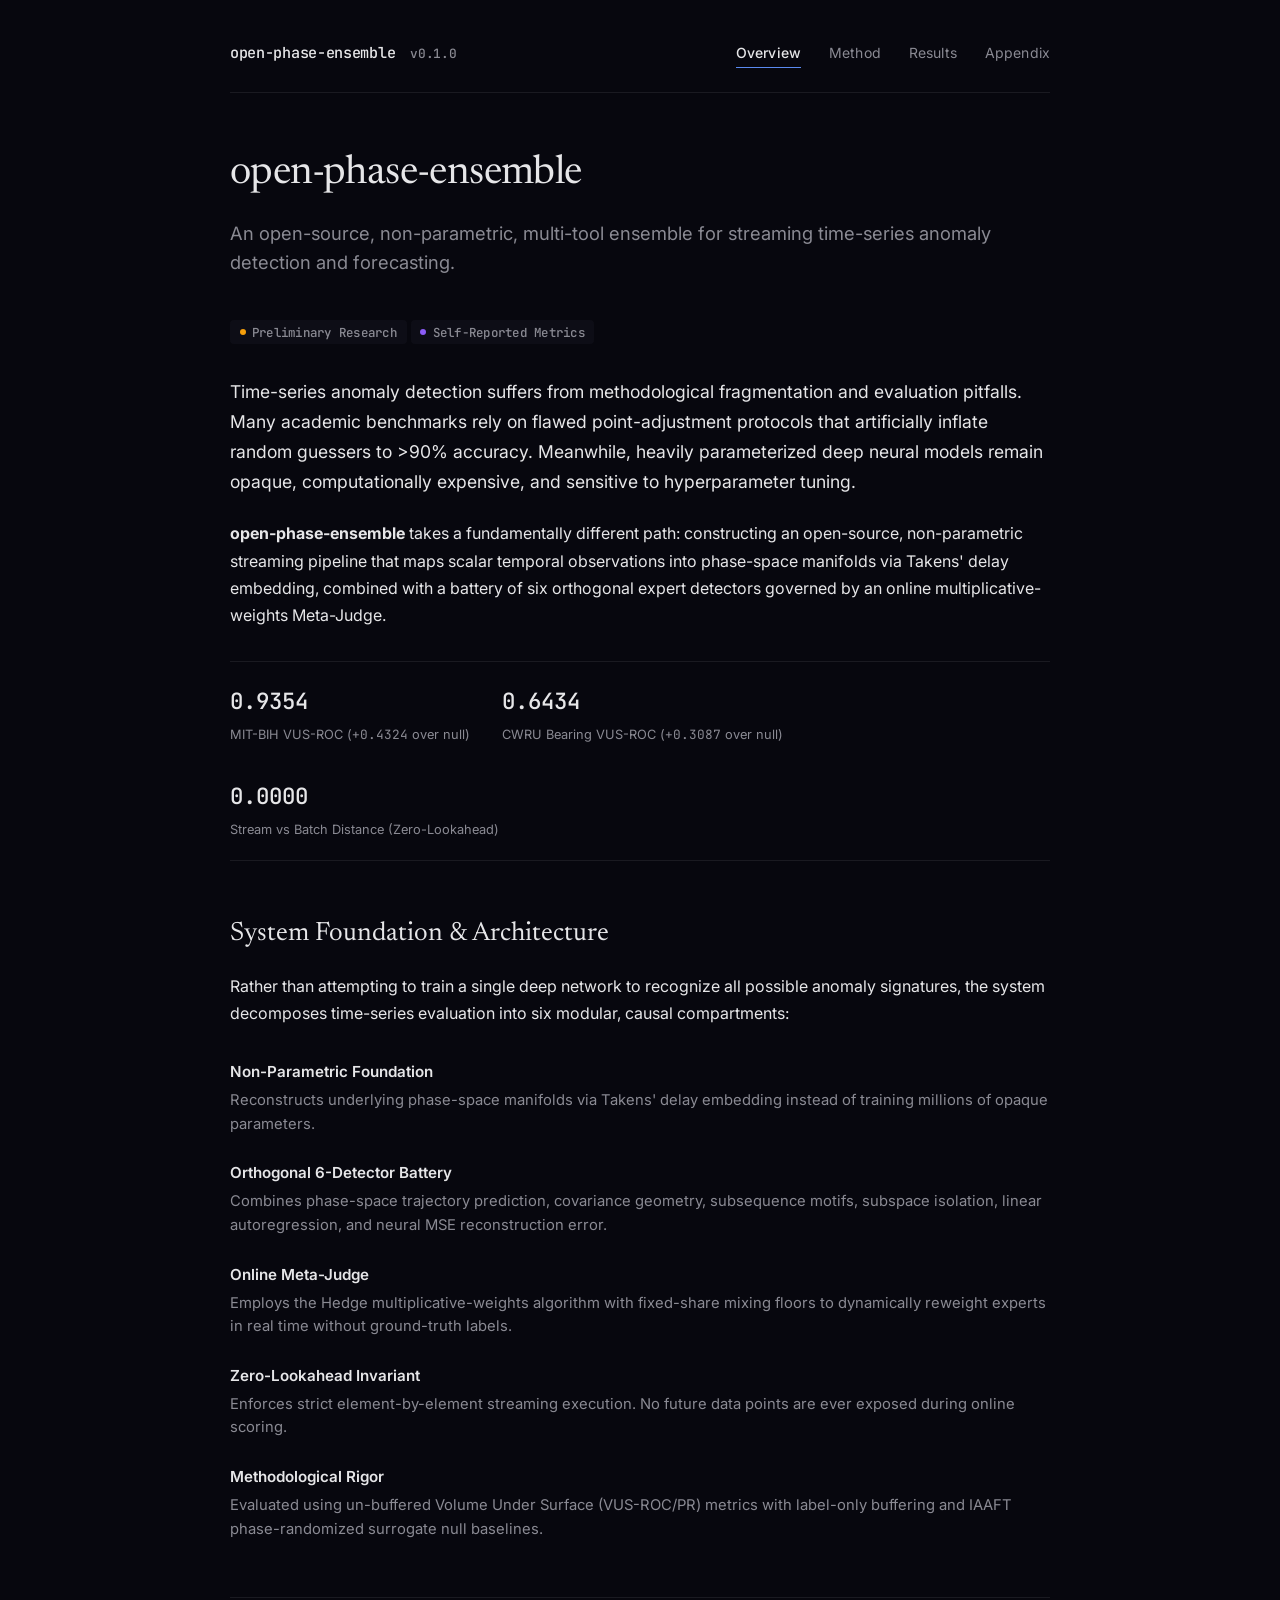
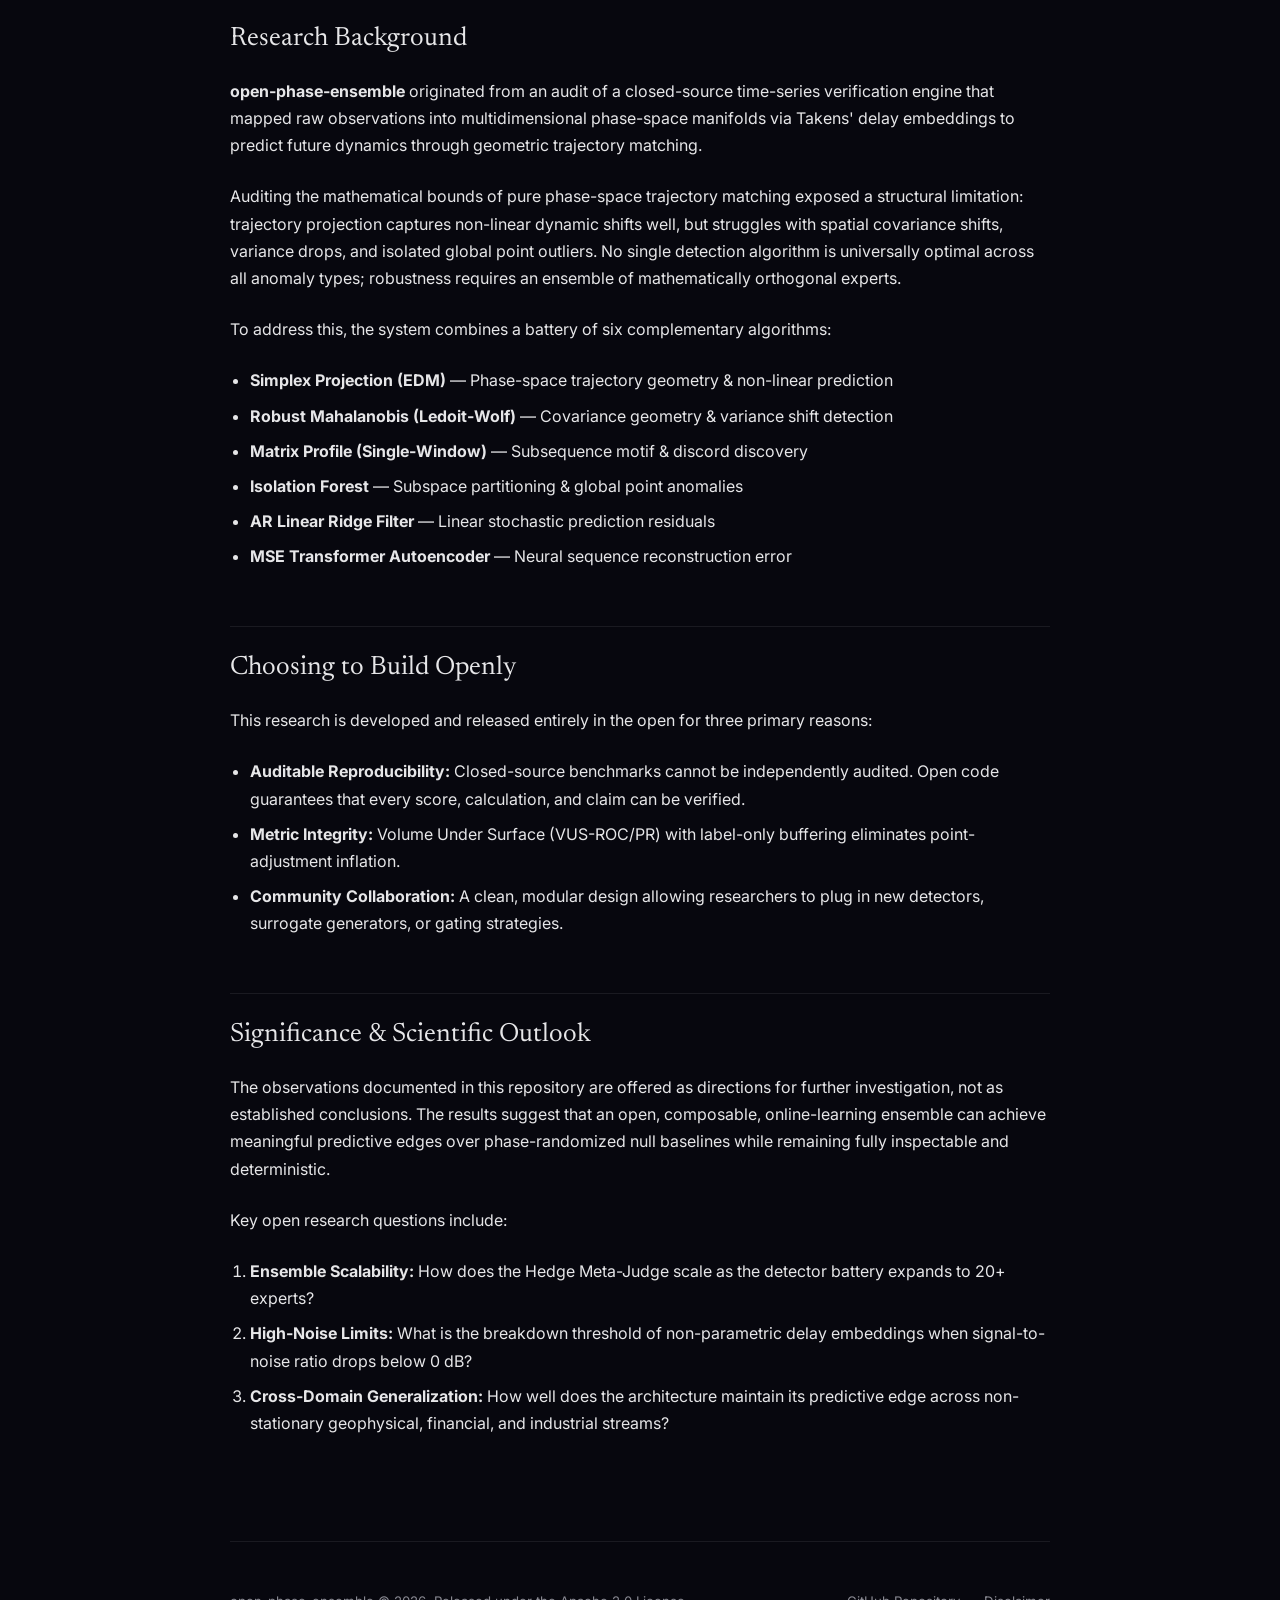
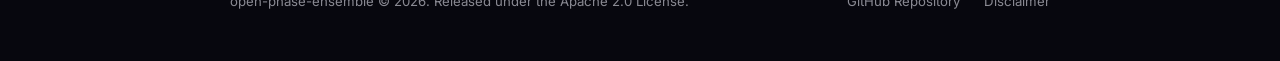
==== commit d6a20edc: "chore: add benchmark harness, KaTeX support, and type safety fixes - Add extensible benchmark harnes" ====
--- a/index.html
+++ b/index.html
@@ -112,21 +112,17 @@
         </div>
       </div>
 
-      <h2>The Research Journey</h2>
+      <h2>Research Background</h2>
       <p>
-        The genesis of <strong>open-phase-ensemble</strong> began with a detailed audit of a closed-source time-series verification engine. That reference demonstrated a compelling premise: raw time-series observations could be mapped into multidimensional phase-space manifolds using Takens' delay embeddings to predict future system dynamics via geometric trajectory matching.
+        <strong>open-phase-ensemble</strong> originated from an audit of a closed-source time-series verification engine that mapped raw observations into multidimensional phase-space manifolds via Takens' delay embeddings to predict future dynamics through geometric trajectory matching.
       </p>
 
       <p>
-        However, as we audited the mathematical bounds of pure phase-space trajectory matching, a critical structural limitation emerged: while trajectory projection excels at capturing non-linear dynamic shifts, it struggles with spatial covariance shifts, variance drops, and isolated global point outliers.
+        Auditing the mathematical bounds of pure phase-space trajectory matching exposed a structural limitation: trajectory projection captures non-linear dynamic shifts well, but struggles with spatial covariance shifts, variance drops, and isolated global point outliers. No single detection algorithm is universally optimal across all anomaly types; robustness requires an ensemble of mathematically orthogonal experts.
       </p>
 
-      <blockquote>
-        "No single detection algorithm can be universally optimal across all anomaly types. True robustness demands an ensemble of mathematically orthogonal experts."
-      </blockquote>
-
       <p>
-        To solve this, we designed a battery of six complementary algorithms:
+        To address this, the system combines a battery of six complementary algorithms:
       </p>
 
       <ul>
@@ -140,17 +136,17 @@
 
       <h2>Choosing to Build Openly</h2>
       <p>
-        We chose to develop and release this research entirely in the open for three primary reasons:
+        This research is developed and released entirely in the open for three primary reasons:
       </p>
       <ul>
         <li><strong>Auditable Reproducibility:</strong> Closed-source benchmarks cannot be independently audited. Open code guarantees that every score, calculation, and claim can be verified.</li>
-        <li><strong>Metric Integrity:</strong> By adopting Volume Under Surface (VUS-ROC/PR) with label-only buffering, we eliminate point-adjustment inflation.</li>
+        <li><strong>Metric Integrity:</strong> Volume Under Surface (VUS-ROC/PR) with label-only buffering eliminates point-adjustment inflation.</li>
         <li><strong>Community Collaboration:</strong> A clean, modular design allowing researchers to plug in new detectors, surrogate generators, or gating strategies.</li>
       </ul>
 
       <h2>Significance & Scientific Outlook</h2>
       <p>
-        The observations documented in this repository are offered as directions for further investigation, not as established conclusions. We believe this work demonstrates that an open, composable, online-learning ensemble can achieve meaningful predictive edges over phase-randomized null baselines while remaining fully inspectable and deterministic.
+        The observations documented in this repository are offered as directions for further investigation, not as established conclusions. The results suggest that an open, composable, online-learning ensemble can achieve meaningful predictive edges over phase-randomized null baselines while remaining fully inspectable and deterministic.
       </p>
 
       <p>
--- a/style.css
+++ b/style.css
@@ -1,4 +1,4 @@
-/* open-phase-ensemble shared stylesheet — llmgeometry aesthetic */
+/* open-phase-ensemble shared stylesheet */
 
 @import url('https://fonts.googleapis.com/css2?family=Inter:wght@300;400;500;600&family=JetBrains+Mono:wght@400;500&family=Newsreader:ital,opsz,wght@0,6..72,400;0,6..72,500;1,6..72,400&display=swap');
 
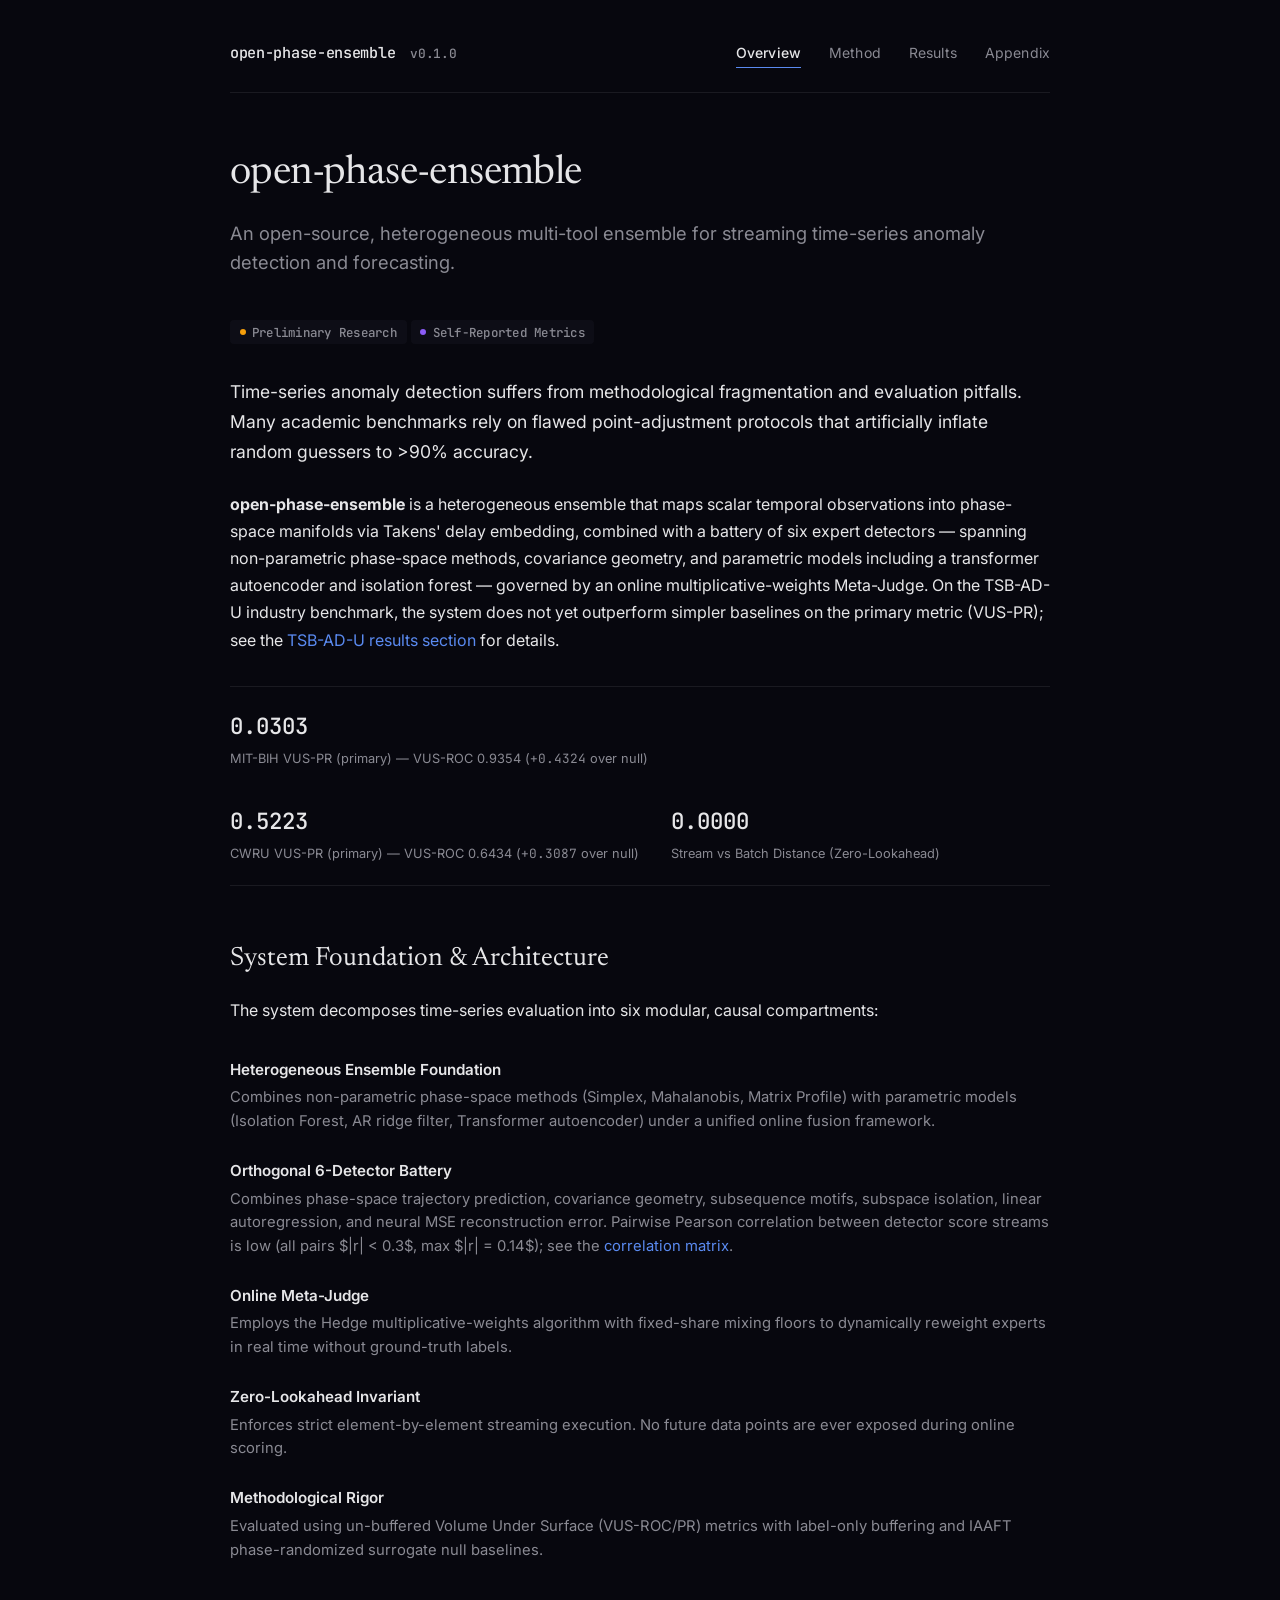
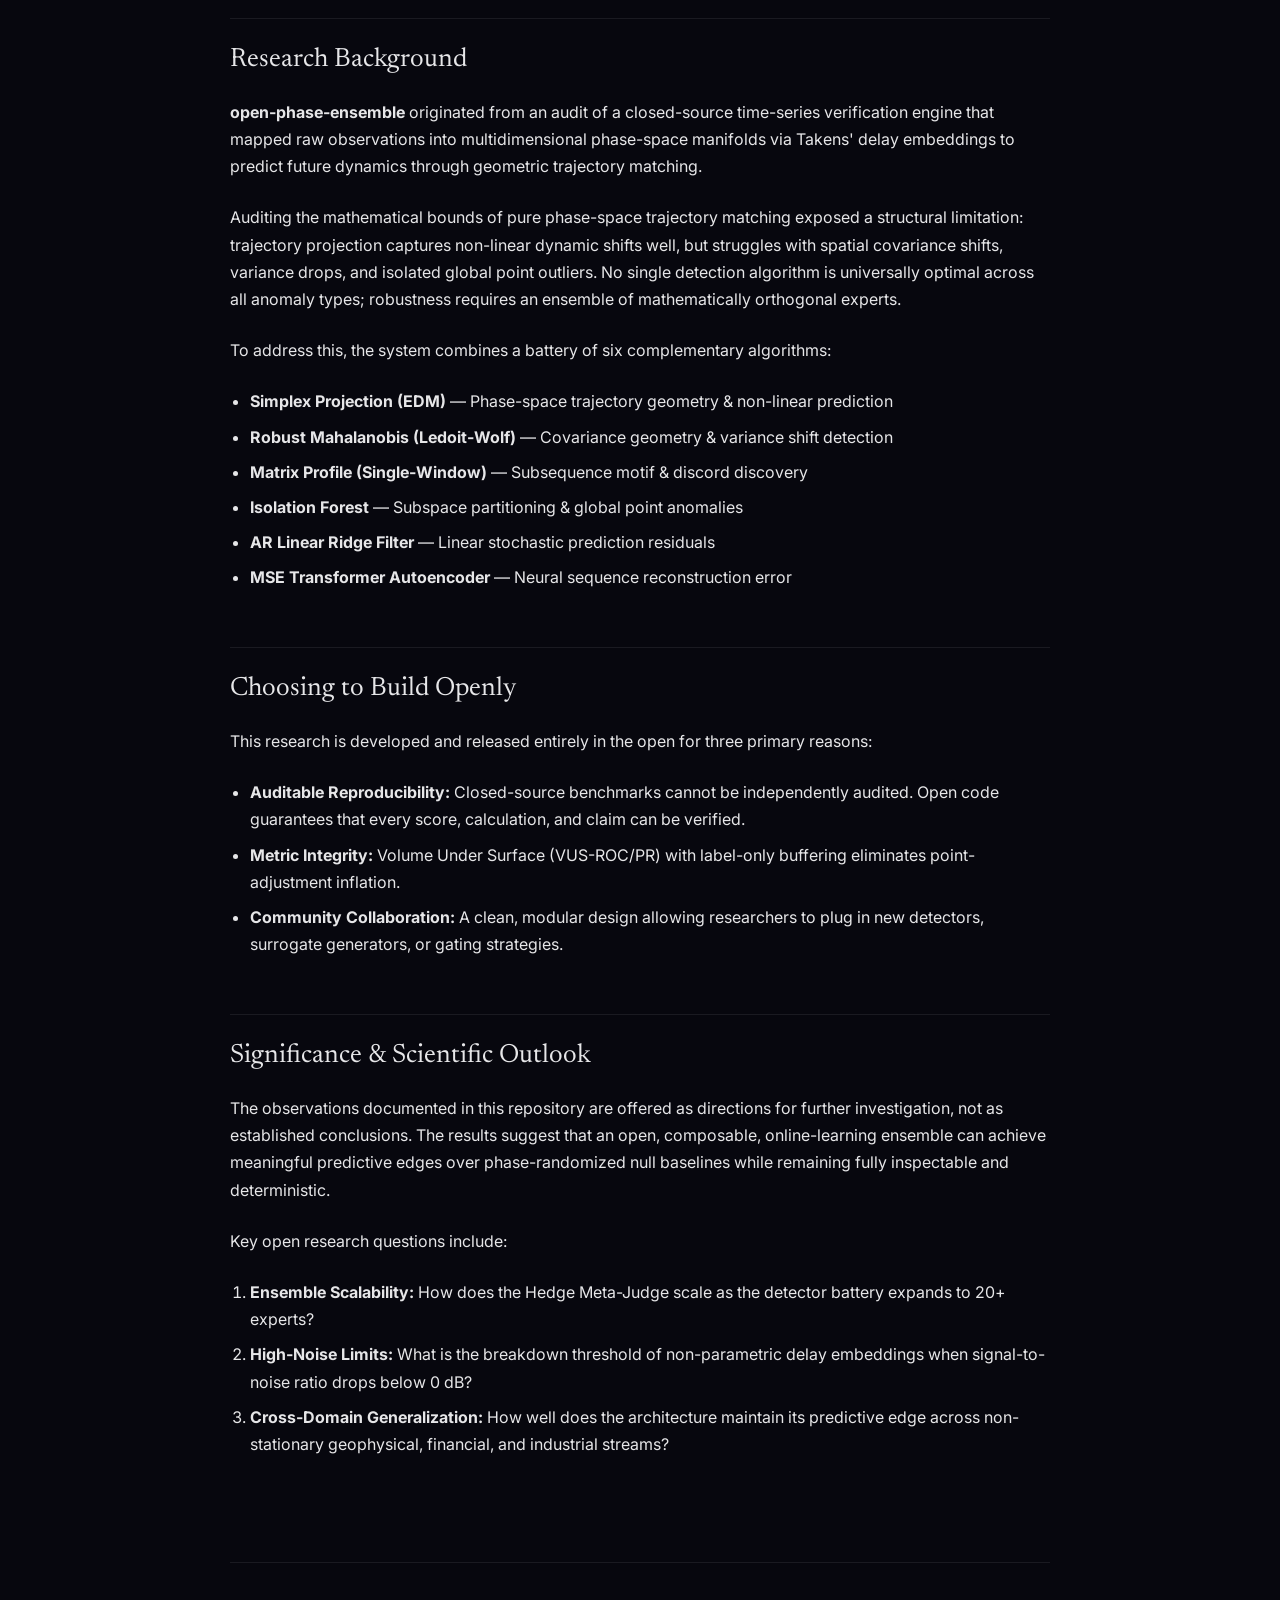
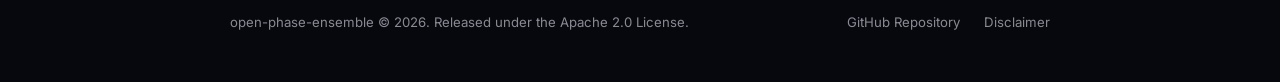
==== commit 710417dd: "docs: replace "non-parametric" with "heterogeneous" and add detector orthogonality evidence - Replac" ====
--- a/index.html
+++ b/index.html
@@ -4,8 +4,8 @@
 <head>
   <meta charset="UTF-8">
   <meta name="viewport" content="width=device-width, initial-scale=1.0">
-  <title>open-phase-ensemble — Non-Parametric Streaming Anomaly Detection</title>
-  <meta name="description" content="An open-source, non-parametric, multi-tool ensemble for streaming time-series anomaly detection and forecasting.">
+  <title>open-phase-ensemble — Heterogeneous Streaming Anomaly Detection</title>
+  <meta name="description" content="An open-source, heterogeneous multi-tool ensemble for streaming time-series anomaly detection and forecasting.">
   <meta name="robots" content="index, follow">
   <link rel="canonical" href="https://mohamedhossammohamed.github.io/open-phase-ensemble/">
   <link rel="icon" type="image/svg+xml" href="assets/favicon.svg">
@@ -14,24 +14,24 @@
   <meta name="twitter:card" content="summary_large_image">
   <meta name="twitter:domain" content="mohamedhossammohamed.github.io">
   <meta name="twitter:url" content="https://mohamedhossammohamed.github.io/open-phase-ensemble/">
-  <meta name="twitter:title" content="open-phase-ensemble — Non-Parametric Streaming Anomaly Detection">
-  <meta name="twitter:description" content="An open-source, non-parametric, multi-tool ensemble for streaming time-series anomaly detection and forecasting. Evaluated with VUS-ROC/PR metrics.">
+  <meta name="twitter:title" content="open-phase-ensemble — Heterogeneous Streaming Anomaly Detection">
+  <meta name="twitter:description" content="An open-source, heterogeneous multi-tool ensemble for streaming time-series anomaly detection and forecasting. Evaluated with VUS-ROC/PR metrics.">
   <meta name="twitter:image" content="https://mohamedhossammohamed.github.io/open-phase-ensemble/assets/og-preview.jpg">
   <meta name="twitter:image:src" content="https://mohamedhossammohamed.github.io/open-phase-ensemble/assets/og-preview.jpg">
-  <meta name="twitter:image:alt" content="open-phase-ensemble — Non-Parametric Streaming Anomaly Detection Social Card">
+  <meta name="twitter:image:alt" content="open-phase-ensemble — Heterogeneous Streaming Anomaly Detection Social Card">
 
   <!-- Open Graph (OG) / Social Media Preview Meta Tags -->
   <meta property="og:site_name" content="open-phase-ensemble">
   <meta property="og:type" content="website">
-  <meta property="og:title" content="open-phase-ensemble — Non-Parametric Streaming Anomaly Detection">
-  <meta property="og:description" content="An open-source, non-parametric, multi-tool ensemble for streaming time-series anomaly detection and forecasting. Evaluated with VUS-ROC/PR metrics.">
+  <meta property="og:title" content="open-phase-ensemble — Heterogeneous Streaming Anomaly Detection">
+  <meta property="og:description" content="An open-source, heterogeneous multi-tool ensemble for streaming time-series anomaly detection and forecasting. Evaluated with VUS-ROC/PR metrics.">
   <meta property="og:url" content="https://mohamedhossammohamed.github.io/open-phase-ensemble/">
   <meta property="og:image" content="https://mohamedhossammohamed.github.io/open-phase-ensemble/assets/og-preview.jpg">
   <meta property="og:image:secure_url" content="https://mohamedhossammohamed.github.io/open-phase-ensemble/assets/og-preview.jpg">
   <meta property="og:image:type" content="image/jpeg">
   <meta property="og:image:width" content="1200">
   <meta property="og:image:height" content="630">
-  <meta property="og:image:alt" content="open-phase-ensemble — Non-Parametric Streaming Anomaly Detection Social Card">
+  <meta property="og:image:alt" content="open-phase-ensemble — Heterogeneous Streaming Anomaly Detection Social Card">
 
   <link rel="stylesheet" href="style.css">
 </head>
@@ -50,7 +50,7 @@
   <main>
     <article>
       <h1>open-phase-ensemble</h1>
-      <p class="subtitle">An open-source, non-parametric, multi-tool ensemble for streaming time-series anomaly detection and forecasting.</p>
+      <p class="subtitle">An open-source, heterogeneous multi-tool ensemble for streaming time-series anomaly detection and forecasting.</p>
 
       <p style="margin-bottom: 2rem;">
         <span class="badge badge-preliminary"><span class="badge-dot"></span> Preliminary Research</span>
@@ -58,21 +58,21 @@
       </p>
 
       <p class="lead">
-        Time-series anomaly detection suffers from methodological fragmentation and evaluation pitfalls. Many academic benchmarks rely on flawed point-adjustment protocols that artificially inflate random guessers to >90% accuracy. Meanwhile, heavily parameterized deep neural models remain opaque, computationally expensive, and sensitive to hyperparameter tuning.
+        Time-series anomaly detection suffers from methodological fragmentation and evaluation pitfalls. Many academic benchmarks rely on flawed point-adjustment protocols that artificially inflate random guessers to >90% accuracy.
       </p>
 
       <p>
-        <strong>open-phase-ensemble</strong> takes a fundamentally different path: constructing an open-source, non-parametric streaming pipeline that maps scalar temporal observations into phase-space manifolds via Takens' delay embedding, combined with a battery of six orthogonal expert detectors governed by an online multiplicative-weights Meta-Judge.
+        <strong>open-phase-ensemble</strong> is a heterogeneous ensemble that maps scalar temporal observations into phase-space manifolds via Takens' delay embedding, combined with a battery of six expert detectors — spanning non-parametric phase-space methods, covariance geometry, and parametric models including a transformer autoencoder and isolation forest — governed by an online multiplicative-weights Meta-Judge. On the TSB-AD-U industry benchmark, the system does not yet outperform simpler baselines on the primary metric (VUS-PR); see the <a href="results.html#tsb-ad-u">TSB-AD-U results section</a> for details.
       </p>
 
       <div class="inline-stats">
         <div class="stat-item">
-          <span class="stat-num">0.9354</span>
-          <span class="stat-label">MIT-BIH VUS-ROC (<span class="num-cell">+0.4324</span> over null)</span>
+          <span class="stat-num">0.0303</span>
+          <span class="stat-label">MIT-BIH VUS-PR (primary) — VUS-ROC 0.9354 (<span class="num-cell">+0.4324</span> over null)</span>
         </div>
         <div class="stat-item">
-          <span class="stat-num">0.6434</span>
-          <span class="stat-label">CWRU Bearing VUS-ROC (<span class="num-cell">+0.3087</span> over null)</span>
+          <span class="stat-num">0.5223</span>
+          <span class="stat-label">CWRU VUS-PR (primary) — VUS-ROC 0.6434 (<span class="num-cell">+0.3087</span> over null)</span>
         </div>
         <div class="stat-item">
           <span class="stat-num">0.0000</span>
@@ -82,18 +82,18 @@
 
       <h2>System Foundation & Architecture</h2>
       <p>
-        Rather than attempting to train a single deep network to recognize all possible anomaly signatures, the system decomposes time-series evaluation into six modular, causal compartments:
+        The system decomposes time-series evaluation into six modular, causal compartments:
       </p>
 
       <div class="def-list">
         <div class="def-item">
-          <div class="def-term">Non-Parametric Foundation</div>
-          <div class="def-desc">Reconstructs underlying phase-space manifolds via Takens' delay embedding instead of training millions of opaque parameters.</div>
+          <div class="def-term">Heterogeneous Ensemble Foundation</div>
+          <div class="def-desc">Combines non-parametric phase-space methods (Simplex, Mahalanobis, Matrix Profile) with parametric models (Isolation Forest, AR ridge filter, Transformer autoencoder) under a unified online fusion framework.</div>
         </div>
 
         <div class="def-item">
           <div class="def-term">Orthogonal 6-Detector Battery</div>
-          <div class="def-desc">Combines phase-space trajectory prediction, covariance geometry, subsequence motifs, subspace isolation, linear autoregression, and neural MSE reconstruction error.</div>
+          <div class="def-desc">Combines phase-space trajectory prediction, covariance geometry, subsequence motifs, subspace isolation, linear autoregression, and neural MSE reconstruction error. Pairwise Pearson correlation between detector score streams is low (all pairs $|r| &lt; 0.3$, max $|r| = 0.14$); see the <a href="https://github.com/mohamedhossammohamed/open-phase-ensemble/blob/main/results/detector_correlation_matrix.json">correlation matrix</a>.</div>
         </div>
 
         <div class="def-item">
